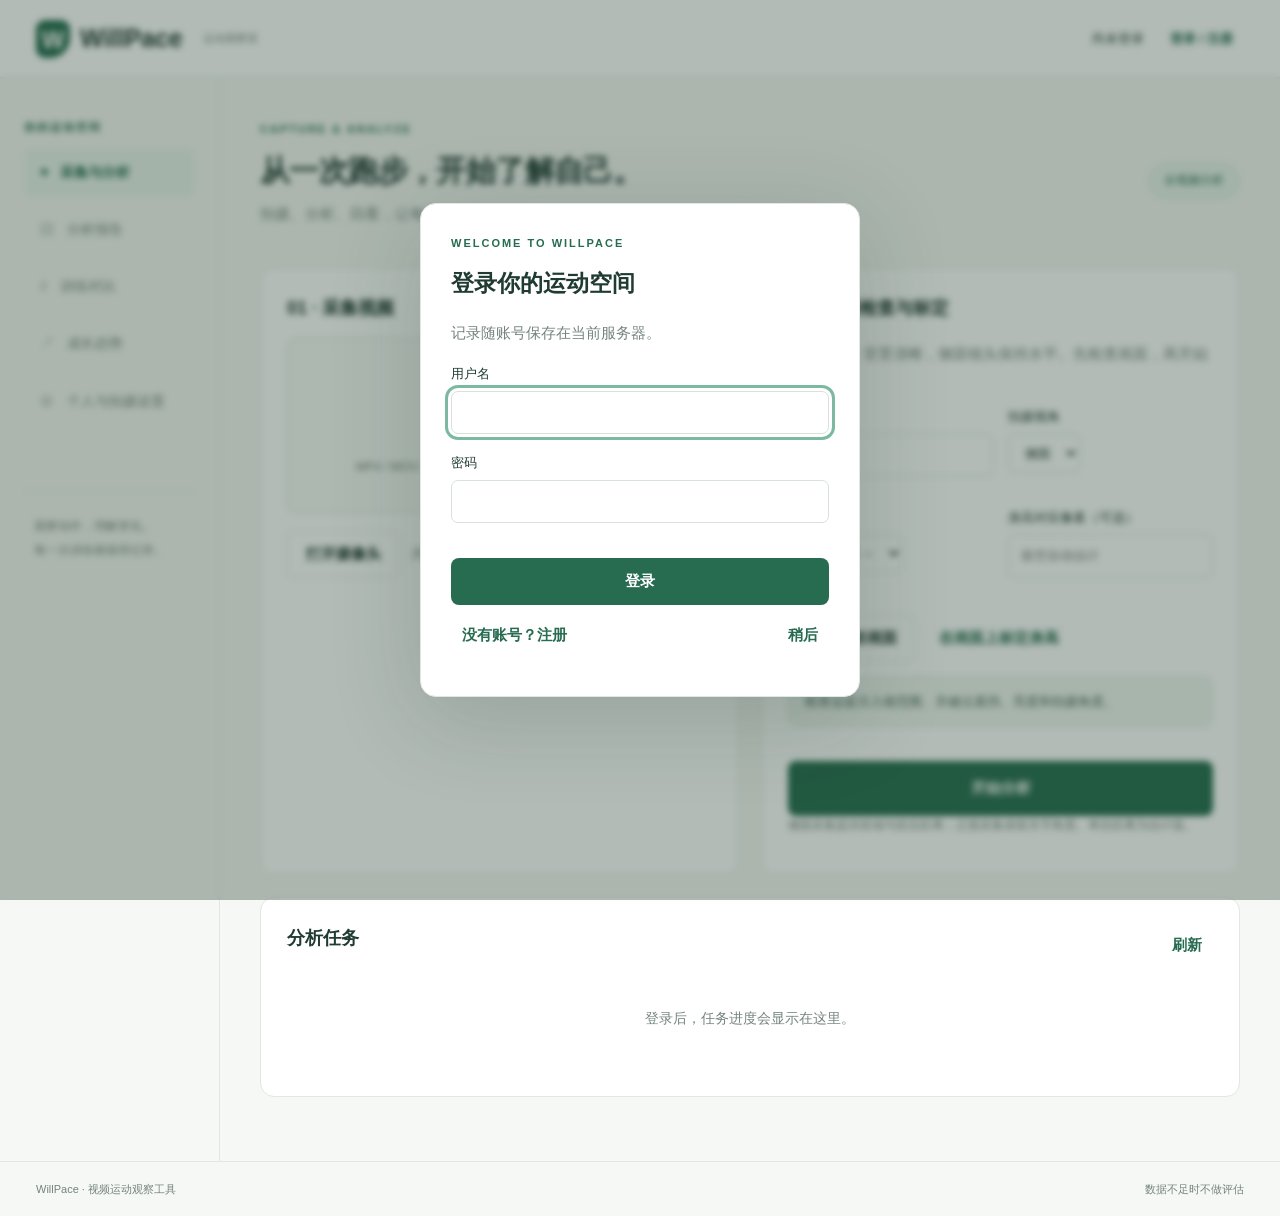
==== front/index.html @ b41a89ea "Initial commit: WillPace gait analysis system v4" ====
﻿<!doctype html>
<html lang="zh-CN">
<head>
<meta charset="UTF-8"><meta name="viewport" content="width=device-width,initial-scale=1">
<title>WillPace · 跑步姿态分析</title><link rel="stylesheet" href="app.css">
<script src="api-config.js" defer></script><script src="app.js" defer></script>
</head>
<body>
<header><a class="brand" href="#analyze"><span class="brand-mark">W</span>WillPace <small>运动观察室</small></a><div class="header-right"><span id="account-label">尚未登录</span><button id="account-btn" class="quiet">登录 / 注册</button></div></header>
<div class="layout"><aside><p class="eyebrow">你的运动空间</p><nav aria-label="主导航"><button data-page="analyze" class="active">◉ <span>采集与分析</span></button><button data-page="reports">▤ <span>分析报告</span></button><button data-page="compare">⇄ <span>训练对比</span></button><button data-page="growth">↗ <span>成长趋势</span></button><button data-page="settings">⚙ <span>个人与拍摄设置</span></button></nav><div class="aside-note">观察动作，理解变化。<br>每一次训练都值得记录。</div></aside>
<main>
<section id="page-analyze" class="page">
<div class="page-heading"><div><p class="eyebrow">CAPTURE & ANALYZE</p><h1>从一次跑步，开始了解自己。</h1><p class="muted">拍摄、分析、回看，让每个数据都有对应的动作。</p></div><span class="pill">全视频分析</span></div>
<div class="grid two"><article class="card"><div class="section-heading"><h2>01 · 采集视频</h2><span class="muted">单人 · 固定机位</span></div>
<label class="upload-zone" for="video-file"><span class="upload-icon">↑</span><strong>选择一段跑步视频</strong><span>MP4 / MOV / WebM / AVI · 最大 200 MB · 10 分钟以内</span><input id="video-file" type="file" accept="video/*,.mkv" class="file-input"></label>
<div class="row wrap"><button id="camera-open" class="secondary">打开摄像头</button><button id="camera-close" class="quiet" hidden>关闭摄像头</button><span id="file-label" class="muted">尚未选择视频</span></div>
<video id="preview" controls playsinline muted hidden></video>
<div id="camera-controls" class="row wrap" hidden><button id="record-start">开始录制</button><button id="record-pause" class="secondary" hidden>暂停录制</button><button id="record-stop" class="danger" hidden>结束并分析</button><button id="live-start" class="secondary">连续分段分析</button><span id="record-status" role="status"></span></div>
<div id="live-feedback" class="notice" hidden></div>
</article><article class="card"><h2>02 · 拍摄检查与标定</h2><p class="muted">全身入镜、背景清晰，侧面镜头保持水平。先检查画面，再开始分析。</p>
<div class="form-grid"><label>身高（cm）<input id="capture-height" type="number" min="80" max="240" value="170"></label><label>拍摄视角<select id="capture-view"><option value="side">侧面</option><option value="front">正面</option></select></label><label>跑步朝向<select id="capture-direction"><option value="right">画面右侧 →</option><option value="left">← 画面左侧</option></select></label><label>身高对应像素（可选）<input id="capture-pixels" type="number" min="20" max="5000" placeholder="留空自动估计"></label></div>
<div class="row wrap"><button id="quality-check" class="secondary">检查当前画面</button><button id="calibrate" class="quiet">在画面上标定身高</button></div>
<div id="quality-result" class="notice" aria-live="polite">检查会提示入镜范围、关键点遮挡、亮度和拍摄角度。</div>
<div id="calibration-panel" hidden><p id="calibration-hint">选择同一平面站直的人，依次点击头顶和脚底；移动镜头后需重新标定。</p><canvas id="calibration-canvas" tabindex="0" aria-label="身高标定画面"></canvas><button id="calibration-clear" class="quiet">清除标定</button></div>
<button id="analyze-btn" class="primary full">开始分析</button><p class="muted small">侧面采集提供前倾与前后距离；正面采集保留关节角度。单目距离为估计值。</p>
</article></div>
<article class="card"><div class="section-heading"><h2>分析任务</h2><button id="refresh-jobs" class="quiet">刷新</button></div><div id="jobs" class="empty">登录后，任务进度会显示在这里。</div></article>
</section>
<section id="page-reports" class="page" hidden><div class="page-heading"><div><p class="eyebrow">YOUR RECORDS</p><h1>每次训练，都有迹可循。</h1><p class="muted">报告随账号保存，支持回放、导出和跨设备查看。</p></div><button id="refresh-reports" class="secondary">刷新报告</button></div><input id="report-search" class="search" placeholder="搜索报告名称" aria-label="搜索报告"><div id="reports" class="report-grid"></div><button id="legacy-export" class="quiet" hidden>导出旧版浏览器记录（JSON）</button></section>
<section id="page-detail" class="page" hidden><button data-page="reports" class="quiet">← 返回报告</button><div class="page-heading"><div><p class="eyebrow">ANALYSIS REPORT</p><h1 id="detail-title">分析报告</h1><p id="detail-meta" class="muted"></p></div><div class="row wrap"><button id="rename-report" class="secondary">重命名</button><button id="delete-report" class="danger">删除</button></div></div><div class="row wrap exports"><a id="export-pdf" class="button secondary">下载 PDF</a><a id="export-csv" class="button secondary">下载 CSV</a><a id="export-video" class="button secondary">下载骨架视频</a></div>
<div id="detail-quality" class="notice"></div><div id="detail-metrics" class="metric-grid"></div>
<div class="grid two"><article class="card"><h2>动作回放</h2><video id="report-video" controls playsinline preload="metadata"></video><div class="row"><label>播放速度 <select id="playback-speed"><option value="0.25">0.25×</option><option value="0.5">0.5×</option><option value="1" selected>1×</option><option value="1.5">1.5×</option></select></label><span id="playback-time">0.0 秒</span></div><input id="timeline" type="range" min="0" max="1" step="0.05" value="0" aria-label="回放时间"><div id="current-joints" class="joint-readout"></div></article><article class="card"><div class="section-heading"><h2>指标与角度曲线</h2><select id="detail-metric" aria-label="曲线指标"></select></div><p class="muted small">点击曲线定位画面，或拖动左侧时间轴。空白段表示识别不足。</p><div id="detail-chart" class="chart"></div><div id="detail-events" class="events"></div></article></div><article class="card"><h2>观察与建议</h2><div id="detail-suggestions"></div><details><summary>采集参数与质量问题</summary><div id="detail-settings"></div></details></article></section>
<section id="page-compare" class="page" hidden><div class="page-heading"><div><p class="eyebrow">SIDE BY SIDE</p><h1>看见两次训练之间的变化。</h1><p class="muted">选择两份报告，比较指标、角度曲线和对应画面。</p></div></div><article class="card"><div class="form-grid"><label>训练 A<select id="compare-a"></select></label><label>训练 B<select id="compare-b"></select></label></div><button id="compare-btn">开始对比</button></article><div id="comparison" hidden><div id="compare-warning" class="notice"></div><div class="grid two"><article class="card"><h2 id="compare-title-a"></h2><video id="compare-video-a" controls playsinline preload="metadata"></video></article><article class="card"><h2 id="compare-title-b"></h2><video id="compare-video-b" controls playsinline preload="metadata"></video></article></div><article class="card"><div class="row wrap"><button id="compare-play" class="secondary">同步播放 / 暂停</button><label><input id="compare-sync" type="checkbox" checked> 按视频相对进度同步</label><select id="compare-metric" aria-label="对比曲线指标"></select></div><input id="compare-timeline" type="range" min="0" max="100" step="0.1" value="0" aria-label="两次训练共同进度"><div id="compare-chart" class="chart"></div><p class="muted small">横轴为各自视频的 0–100% 进度；不等同于步态周期对齐。绿线 A，蓝线 B。</p><div class="table-scroll"><table id="compare-table"></table></div></article></div></section>
<section id="page-growth" class="page" hidden><div class="page-heading"><div><p class="eyebrow">YOUR PROGRESS</p><h1>把变化放在时间里看。</h1><p class="muted">趋势使用可评估报告，缺失指标保持空白。</p></div></div><article class="card"><div class="section-heading"><h2>历史趋势</h2><select id="growth-metric" aria-label="趋势指标"></select></div><div id="growth-chart" class="chart"></div><div id="growth-summary" class="notice"></div></article></section>
<section id="page-settings" class="page" hidden><div class="page-heading"><div><p class="eyebrow">YOUR PROFILE</p><h1>让分析适合你的采集方式。</h1></div></div><form id="profile-form" class="card narrow"><div class="form-grid"><label>昵称<input id="profile-nickname" maxlength="40"></label><label>身高（cm）<input id="profile-height" type="number" min="80" max="240" required></label><label>年龄（可选）<input id="profile-age" type="number" min="1" max="120"></label><label>性别（可选）<select id="profile-gender"><option value="">不填写</option><option>男</option><option>女</option><option>其他</option></select></label><label>默认拍摄视角<select id="profile-view"><option value="side">侧面</option><option value="front">正面</option></select></label><label>默认跑步朝向<select id="profile-direction"><option value="right">画面右侧</option><option value="left">画面左侧</option></select></label></div><p class="muted">每段视频的身高像素标定独立设置，避免移动镜头后误用旧值。</p><button type="submit">保存资料</button><hr><label class="row"><input id="voice-enabled" type="checkbox" checked> 分段分析语音提示</label><label class="row"><input id="fun-mode" type="checkbox"> 趣味显示模式</label><p class="muted small">显示与语音偏好保存在当前设备；个人资料随账号保存。</p></form></section>
</main></div>
<dialog id="auth-dialog"><form id="auth-form"><p class="eyebrow">WELCOME TO WILLPACE</p><h2 id="auth-title">登录你的运动空间</h2><p class="muted">记录随账号保存在当前服务器。</p><label>用户名<input id="auth-username" minlength="3" maxlength="32" autocomplete="username" required></label><label>密码<input id="auth-password" type="password" minlength="8" maxlength="128" autocomplete="current-password" required></label><p id="auth-error" class="error" role="alert"></p><button id="auth-submit" class="full">登录</button><div class="row spread"><button type="button" id="auth-toggle" class="quiet">没有账号？注册</button><button type="button" id="auth-close" class="quiet">稍后</button></div></form></dialog>
<dialog id="edit-dialog"><form id="edit-form"><h2 id="edit-title"></h2><p id="edit-message"></p><input id="edit-value" maxlength="100" aria-label="报告名称"><div class="row"><button id="edit-confirm">确认</button><button type="button" id="edit-cancel" class="secondary">取消</button></div></form></dialog>
<div id="toast" role="status" hidden></div>
<footer>WillPace · 视频运动观察工具 <span>数据不足时不做评估</span></footer>
</body></html>
---- front/app.css ----
:root{--ink:#203b32;--muted:#75847d;--green:#276c50;--pale:#eaf4ee;--line:#e1e7e2;--bg:#f6f8f5;--red:#a8423c;--blue:#4278ba}*{box-sizing:border-box}body{margin:0;background:var(--bg);color:var(--ink);font:15px/1.65 "Segoe UI","Microsoft YaHei",sans-serif}button,input,select{font:inherit}button,.button{cursor:pointer;display:inline-flex;align-items:center;justify-content:center;gap:8px;padding:10px 18px;border:1px solid transparent;border-radius:8px;background:var(--green);color:white;text-decoration:none;font-weight:600;transition:background .15s}button:hover,.button:hover{filter:brightness(.96)}button:disabled{opacity:.5;cursor:wait}button:focus-visible,a:focus-visible,input:focus-visible,select:focus-visible,canvas:focus-visible{outline:3px solid #7db9a1;outline-offset:3px}.secondary{background:white;border-color:var(--line);color:var(--ink)}.quiet{background:transparent;color:var(--green);padding:7px 10px}.danger{background:#fff0ed;color:var(--red);border-color:#f1d0ca}.full{width:100%;margin-top:20px}.primary{padding:14px}.muted{color:var(--muted)}.small{font-size:12px}h1,h2,p{margin-top:0}h1{font-size:30px;line-height:1.4;letter-spacing:-.6px;margin-bottom:10px}h2{font-size:18px;margin-bottom:18px}.eyebrow{font-size:11px;letter-spacing:2px;font-weight:700;color:var(--green);margin-bottom:12px}header{height:78px;position:sticky;top:0;z-index:10;display:flex;justify-content:space-between;align-items:center;padding:0 36px;background:#ffffffee;border-bottom:1px solid var(--line);backdrop-filter:blur(10px)}.brand{display:flex;align-items:center;gap:10px;text-decoration:none;color:var(--ink);font-weight:750;font-size:25px}.brand small{font-size:11px;font-weight:400;margin-left:10px;color:var(--muted)}.brand-mark{width:34px;height:38px;display:grid;place-items:center;background:var(--green);color:white;border-radius:9px 9px 20px 9px;font-size:24px}.header-right{display:flex;align-items:center;gap:15px;font-size:13px}.layout{display:grid;grid-template-columns:220px minmax(0,1fr);max-width:1600px;margin:auto}aside{padding:40px 24px;border-right:1px solid var(--line);min-height:calc(100vh - 120px)}nav{display:grid;gap:8px}nav button{justify-content:flex-start;gap:13px;background:transparent;color:var(--muted);font-weight:500;font-size:14px;padding:12px 15px}nav button.active{background:var(--pale);color:var(--green);font-weight:700}.aside-note{border-top:1px solid var(--line);margin-top:65px;padding:22px 10px;color:var(--muted);font-size:12px;line-height:2}main{padding:42px 40px;min-width:0}.page-heading{display:flex;align-items:center;justify-content:space-between;gap:16px;margin-bottom:25px}.pill{white-space:nowrap;background:var(--pale);border:1px solid #cfe1d5;border-radius:30px;padding:7px 15px;font-size:12px;color:var(--green)}.grid{display:grid;gap:22px}.two{grid-template-columns:1fr 1fr}.card{background:white;border:1px solid var(--line);border-radius:14px;padding:26px;margin-bottom:22px;min-width:0}.section-heading{display:flex;align-items:center;justify-content:space-between;gap:12px}.section-heading h2{margin-bottom:14px}.section-heading>span{font-size:12px}.upload-zone{position:relative;display:flex;flex-direction:column;align-items:center;justify-content:center;gap:8px;border:1.5px dashed #bbd1c3;border-radius:10px;background:#f8fbf8;padding:34px 15px;cursor:pointer;text-align:center;margin-bottom:18px}.upload-zone>span:last-of-type{font-size:12px;color:var(--muted)}.upload-icon{font-size:25px;background:var(--pale);border-radius:50%;width:48px;height:48px;display:grid;place-items:center}.file-input{position:absolute;inset:0;opacity:0;cursor:pointer;width:100%}.row{display:flex;align-items:center;gap:12px;margin:10px 0}.wrap{flex-wrap:wrap}.spread{justify-content:space-between}.row label{margin:0}.form-grid{display:grid;grid-template-columns:1fr 1fr;gap:15px;margin-bottom:22px}label{display:block;font-size:13px;margin-bottom:15px}input:not([type=checkbox]):not([type=range]):not([type=file]),select{display:block;border:1px solid #d9e2da;border-radius:7px;padding:10px 12px;background:#fff;color:var(--ink);width:100%;margin-top:6px;min-width:0}select{width:auto}input[type=checkbox]{accent-color:var(--green);width:17px;height:17px}input[type=range]{width:100%;accent-color:var(--green)}.notice{border-radius:9px;background:#f0f6f2;border:1px solid #dde9e1;color:#496256;padding:14px 16px;font-size:13px;margin:14px 0}.notice.warning{background:#fff8e9;border-color:#ecdcae;color:#8b652c}.notice ul{padding-left:20px;margin:5px 0}video{width:100%;max-height:430px;background:#17281f;border-radius:10px;margin:14px 0;object-fit:contain}#preview{max-height:300px}canvas{max-width:100%;border-radius:8px;cursor:crosshair}.empty{text-align:center;padding:40px;color:var(--muted);font-size:14px}.job{display:grid;grid-template-columns:minmax(0,1fr) auto;gap:16px;padding:18px 0;border-bottom:1px solid var(--line)}.job:last-child{border-bottom:none}.job strong{display:block;overflow-wrap:anywhere}.job p{font-size:12px;margin:4px 0;color:var(--muted)}progress{width:100%;height:8px;accent-color:var(--green)}.search{max-width:420px;margin-bottom:24px!important}.report-grid{display:grid;grid-template-columns:repeat(auto-fill,minmax(260px,1fr));gap:20px}.report-card{border:1px solid var(--line);background:white;border-radius:12px;padding:24px;text-align:left;width:100%;color:var(--ink);display:block;font-weight:400}.report-card h2{overflow-wrap:anywhere}.report-card p{font-size:13px}.report-mini{display:flex;gap:25px;border-top:1px solid var(--line);padding-top:16px}.report-mini strong{display:block;font-size:22px}.report-mini span{font-size:11px;color:var(--muted)}.metric-grid{display:grid;grid-template-columns:repeat(4,1fr);gap:15px;margin:22px 0}.metric{padding:20px;border:1px solid var(--line);border-radius:10px;background:white}.metric span{display:block;font-size:12px;color:var(--muted)}.metric strong{font-size:25px;display:block;margin-top:7px}.metric small{font-size:12px;font-weight:400;margin-left:5px}.chart{width:100%;min-height:200px}.chart svg{width:100%;height:auto;display:block;overflow:visible}.chart svg.interactive{cursor:crosshair}.events{max-height:220px;overflow:auto;display:flex;flex-wrap:wrap;gap:8px;margin-top:12px}.events button{font-size:12px;padding:7px 10px;background:#fff7e8;color:#956a26;font-weight:400}.joint-readout{display:grid;grid-template-columns:1fr 1fr;font-size:12px;gap:8px;color:var(--muted)}details{border-top:1px solid var(--line);padding-top:16px;margin-top:20px}summary{cursor:pointer}details p{margin:12px 0}.table-scroll{overflow:auto}table{width:100%;border-collapse:collapse;font-size:13px}th,td{text-align:left;border-bottom:1px solid var(--line);padding:12px}th{color:var(--muted);font-weight:500;white-space:nowrap}.narrow{max-width:700px}hr{border:0;border-top:1px solid var(--line);margin:28px 0}dialog{border:1px solid var(--line);border-radius:16px;padding:30px;max-width:440px;width:calc(100% - 32px);color:var(--ink);box-shadow:0 20px 90px #18342430}dialog::backdrop{background:#18342455;backdrop-filter:blur(3px)}dialog h2{font-size:23px}dialog label{margin-top:18px}.error{color:var(--red);font-size:13px}#toast{position:fixed;bottom:30px;left:50%;transform:translateX(-50%);padding:13px 22px;background:#203b32;color:white;border-radius:10px;z-index:100;max-width:90vw;box-shadow:0 5px 25px #203b3230}footer{padding:18px 36px;border-top:1px solid var(--line);font-size:11px;color:var(--muted);display:flex;justify-content:space-between}[hidden]{display:none!important}body.fun .brand-mark{border-radius:50%;background:#a47138}body.fun .pill{background:#fff4db}#comparison .card h2{overflow-wrap:anywhere}#record-status{font-size:12px}.exports{margin-bottom:20px}
@media(min-width:1400px){main{padding:48px 55px}}@media(max-width:1100px){.two{grid-template-columns:1fr}.layout{grid-template-columns:190px 1fr}main{padding:30px 24px}.metric-grid{grid-template-columns:repeat(2,1fr)}h1{font-size:26px}}@media(max-width:700px){header{padding:0 18px;height:65px}.brand{font-size:22px}.brand small,#account-label{display:none}.layout{display:block}aside{min-height:0;border:0;padding:12px 12px 0;position:sticky;top:65px;background:var(--bg);z-index:9}aside .eyebrow,.aside-note{display:none}nav{display:flex;overflow:auto;gap:5px}nav button{white-space:nowrap;padding:9px 11px;font-size:12px}main{padding:24px 16px}.page-heading{align-items:flex-start}.page-heading .pill{display:none}h1{font-size:24px}.card{padding:20px}.form-grid{gap:12px}.section-heading{flex-wrap:wrap}.metric{padding:15px}.metric strong{font-size:22px}.report-grid{grid-template-columns:1fr}footer{padding:18px}footer span{display:none}.exports{gap:6px}.exports .button{font-size:12px;padding:8px 12px}}
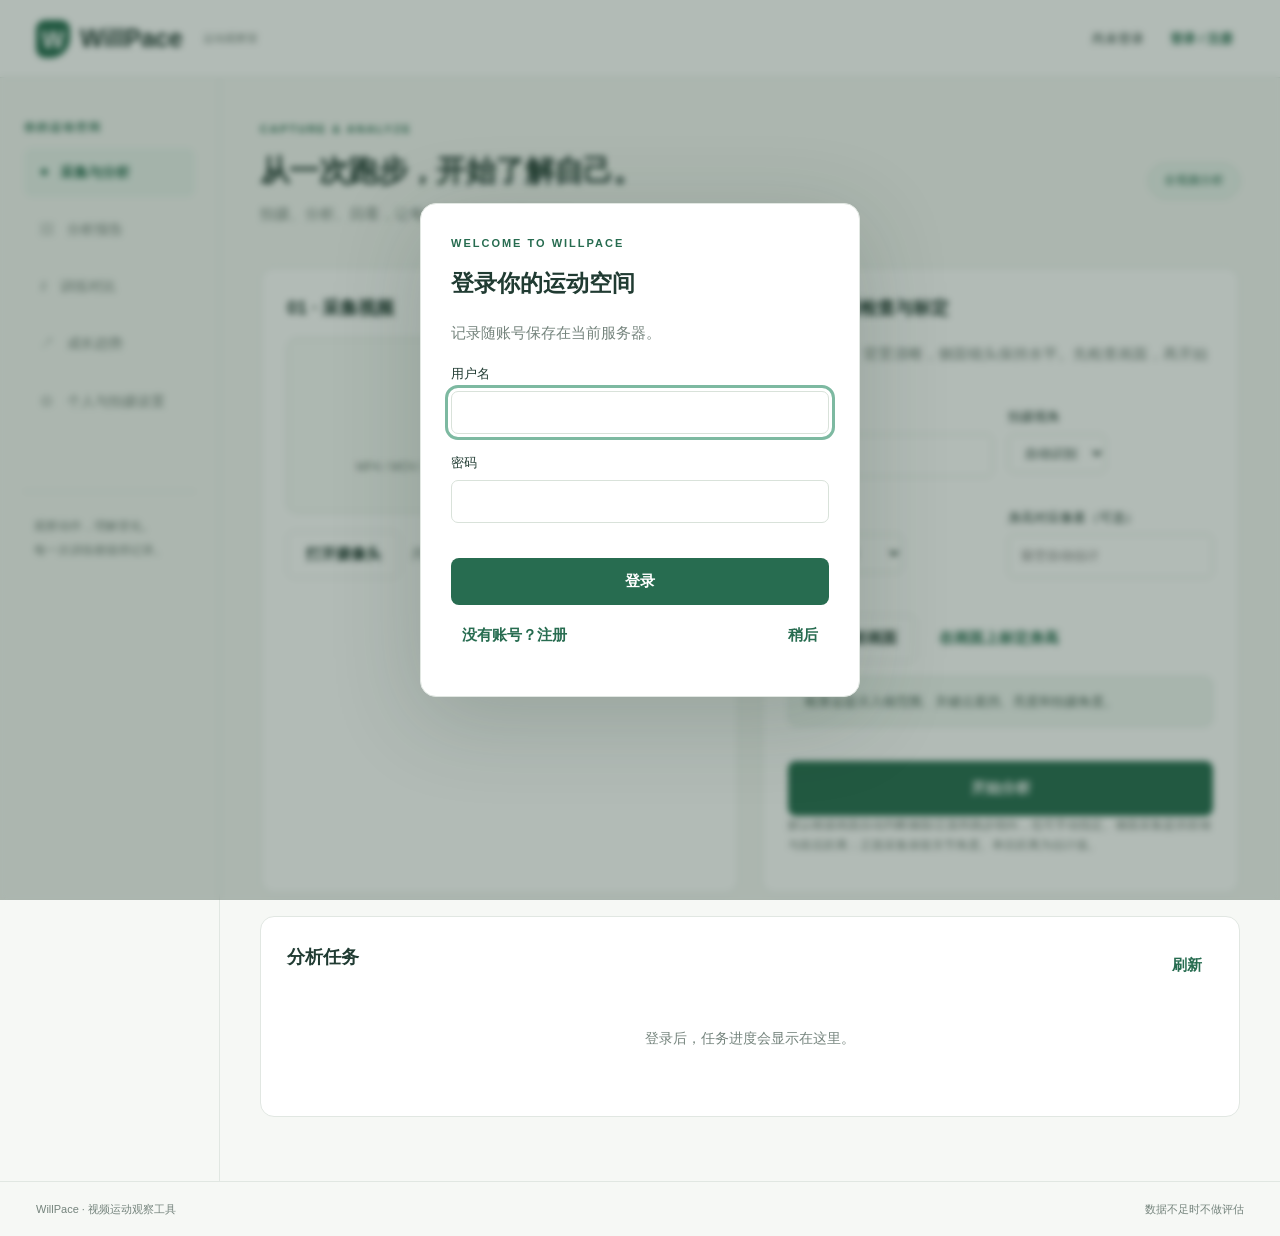
==== commit ae713ee2: "Add automatic side/front view and running-direction detection for realtime and video analysis" ====
--- a/front/index.html
+++ b/front/index.html
@@ -1,9 +1,9 @@
-﻿<!doctype html>
+<!doctype html>
 <html lang="zh-CN">
 <head>
 <meta charset="UTF-8"><meta name="viewport" content="width=device-width,initial-scale=1">
 <title>WillPace · 跑步姿态分析</title><link rel="stylesheet" href="app.css">
-<script src="api-config.js" defer></script><script src="app.js" defer></script>
+<script src="api-config.js" defer></script><script src="app.js" defer></script><script src="pose.js" defer></script>
 </head>
 <body>
 <header><a class="brand" href="#analyze"><span class="brand-mark">W</span>WillPace <small>运动观察室</small></a><div class="header-right"><span id="account-label">尚未登录</span><button id="account-btn" class="quiet">登录 / 注册</button></div></header>
@@ -14,15 +14,15 @@
 <div class="grid two"><article class="card"><div class="section-heading"><h2>01 · 采集视频</h2><span class="muted">单人 · 固定机位</span></div>
 <label class="upload-zone" for="video-file"><span class="upload-icon">↑</span><strong>选择一段跑步视频</strong><span>MP4 / MOV / WebM / AVI · 最大 200 MB · 10 分钟以内</span><input id="video-file" type="file" accept="video/*,.mkv" class="file-input"></label>
 <div class="row wrap"><button id="camera-open" class="secondary">打开摄像头</button><button id="camera-close" class="quiet" hidden>关闭摄像头</button><span id="file-label" class="muted">尚未选择视频</span></div>
-<video id="preview" controls playsinline muted hidden></video>
+<div class="camera-preview"><video id="preview" controls playsinline muted hidden></video><canvas id="pose-overlay" hidden aria-label="实时姿态骨架"></canvas></div><div id="pose-panel" class="notice" hidden aria-live="polite"><div class="row wrap"><strong id="pose-status">实时姿态分析准备中</strong><button id="pose-toggle" class="quiet">停止实时分析</button></div><div id="pose-metrics" class="pose-metrics"></div><p id="pose-hint" class="muted small"></p></div>
 <div id="camera-controls" class="row wrap" hidden><button id="record-start">开始录制</button><button id="record-pause" class="secondary" hidden>暂停录制</button><button id="record-stop" class="danger" hidden>结束并分析</button><button id="live-start" class="secondary">连续分段分析</button><span id="record-status" role="status"></span></div>
 <div id="live-feedback" class="notice" hidden></div>
 </article><article class="card"><h2>02 · 拍摄检查与标定</h2><p class="muted">全身入镜、背景清晰，侧面镜头保持水平。先检查画面，再开始分析。</p>
-<div class="form-grid"><label>身高（cm）<input id="capture-height" type="number" min="80" max="240" value="170"></label><label>拍摄视角<select id="capture-view"><option value="side">侧面</option><option value="front">正面</option></select></label><label>跑步朝向<select id="capture-direction"><option value="right">画面右侧 →</option><option value="left">← 画面左侧</option></select></label><label>身高对应像素（可选）<input id="capture-pixels" type="number" min="20" max="5000" placeholder="留空自动估计"></label></div>
+<div class="form-grid"><label>身高（cm）<input id="capture-height" type="number" min="80" max="240" value="170"></label><label>拍摄视角<select id="capture-view"><option value="auto" selected>自动识别</option><option value="side">侧面</option><option value="front">正面</option></select></label><label>跑步朝向<select id="capture-direction"><option value="auto" selected>自动识别</option><option value="right">画面右侧 →</option><option value="left">← 画面左侧</option></select></label><label>身高对应像素（可选）<input id="capture-pixels" type="number" min="20" max="5000" placeholder="留空自动估计"></label></div>
 <div class="row wrap"><button id="quality-check" class="secondary">检查当前画面</button><button id="calibrate" class="quiet">在画面上标定身高</button></div>
 <div id="quality-result" class="notice" aria-live="polite">检查会提示入镜范围、关键点遮挡、亮度和拍摄角度。</div>
 <div id="calibration-panel" hidden><p id="calibration-hint">选择同一平面站直的人，依次点击头顶和脚底；移动镜头后需重新标定。</p><canvas id="calibration-canvas" tabindex="0" aria-label="身高标定画面"></canvas><button id="calibration-clear" class="quiet">清除标定</button></div>
-<button id="analyze-btn" class="primary full">开始分析</button><p class="muted small">侧面采集提供前倾与前后距离；正面采集保留关节角度。单目距离为估计值。</p>
+<button id="analyze-btn" class="primary full">开始分析</button><p class="muted small">默认根据画面自动判断侧面/正面和跑步朝向，也可手动指定。侧面采集提供前倾与前后距离；正面采集保留关节角度。单目距离为估计值。</p>
 </article></div>
 <article class="card"><div class="section-heading"><h2>分析任务</h2><button id="refresh-jobs" class="quiet">刷新</button></div><div id="jobs" class="empty">登录后，任务进度会显示在这里。</div></article>
 </section>
@@ -32,7 +32,7 @@
 <div class="grid two"><article class="card"><h2>动作回放</h2><video id="report-video" controls playsinline preload="metadata"></video><div class="row"><label>播放速度 <select id="playback-speed"><option value="0.25">0.25×</option><option value="0.5">0.5×</option><option value="1" selected>1×</option><option value="1.5">1.5×</option></select></label><span id="playback-time">0.0 秒</span></div><input id="timeline" type="range" min="0" max="1" step="0.05" value="0" aria-label="回放时间"><div id="current-joints" class="joint-readout"></div></article><article class="card"><div class="section-heading"><h2>指标与角度曲线</h2><select id="detail-metric" aria-label="曲线指标"></select></div><p class="muted small">点击曲线定位画面，或拖动左侧时间轴。空白段表示识别不足。</p><div id="detail-chart" class="chart"></div><div id="detail-events" class="events"></div></article></div><article class="card"><h2>观察与建议</h2><div id="detail-suggestions"></div><details><summary>采集参数与质量问题</summary><div id="detail-settings"></div></details></article></section>
 <section id="page-compare" class="page" hidden><div class="page-heading"><div><p class="eyebrow">SIDE BY SIDE</p><h1>看见两次训练之间的变化。</h1><p class="muted">选择两份报告，比较指标、角度曲线和对应画面。</p></div></div><article class="card"><div class="form-grid"><label>训练 A<select id="compare-a"></select></label><label>训练 B<select id="compare-b"></select></label></div><button id="compare-btn">开始对比</button></article><div id="comparison" hidden><div id="compare-warning" class="notice"></div><div class="grid two"><article class="card"><h2 id="compare-title-a"></h2><video id="compare-video-a" controls playsinline preload="metadata"></video></article><article class="card"><h2 id="compare-title-b"></h2><video id="compare-video-b" controls playsinline preload="metadata"></video></article></div><article class="card"><div class="row wrap"><button id="compare-play" class="secondary">同步播放 / 暂停</button><label><input id="compare-sync" type="checkbox" checked> 按视频相对进度同步</label><select id="compare-metric" aria-label="对比曲线指标"></select></div><input id="compare-timeline" type="range" min="0" max="100" step="0.1" value="0" aria-label="两次训练共同进度"><div id="compare-chart" class="chart"></div><p class="muted small">横轴为各自视频的 0–100% 进度；不等同于步态周期对齐。绿线 A，蓝线 B。</p><div class="table-scroll"><table id="compare-table"></table></div></article></div></section>
 <section id="page-growth" class="page" hidden><div class="page-heading"><div><p class="eyebrow">YOUR PROGRESS</p><h1>把变化放在时间里看。</h1><p class="muted">趋势使用可评估报告，缺失指标保持空白。</p></div></div><article class="card"><div class="section-heading"><h2>历史趋势</h2><select id="growth-metric" aria-label="趋势指标"></select></div><div id="growth-chart" class="chart"></div><div id="growth-summary" class="notice"></div></article></section>
-<section id="page-settings" class="page" hidden><div class="page-heading"><div><p class="eyebrow">YOUR PROFILE</p><h1>让分析适合你的采集方式。</h1></div></div><form id="profile-form" class="card narrow"><div class="form-grid"><label>昵称<input id="profile-nickname" maxlength="40"></label><label>身高（cm）<input id="profile-height" type="number" min="80" max="240" required></label><label>年龄（可选）<input id="profile-age" type="number" min="1" max="120"></label><label>性别（可选）<select id="profile-gender"><option value="">不填写</option><option>男</option><option>女</option><option>其他</option></select></label><label>默认拍摄视角<select id="profile-view"><option value="side">侧面</option><option value="front">正面</option></select></label><label>默认跑步朝向<select id="profile-direction"><option value="right">画面右侧</option><option value="left">画面左侧</option></select></label></div><p class="muted">每段视频的身高像素标定独立设置，避免移动镜头后误用旧值。</p><button type="submit">保存资料</button><hr><label class="row"><input id="voice-enabled" type="checkbox" checked> 分段分析语音提示</label><label class="row"><input id="fun-mode" type="checkbox"> 趣味显示模式</label><p class="muted small">显示与语音偏好保存在当前设备；个人资料随账号保存。</p></form></section>
+<section id="page-settings" class="page" hidden><div class="page-heading"><div><p class="eyebrow">YOUR PROFILE</p><h1>让分析适合你的采集方式。</h1></div></div><form id="profile-form" class="card narrow"><div class="form-grid"><label>昵称<input id="profile-nickname" maxlength="40"></label><label>身高（cm）<input id="profile-height" type="number" min="80" max="240" required></label><label>年龄（可选）<input id="profile-age" type="number" min="1" max="120"></label><label>性别（可选）<select id="profile-gender"><option value="">不填写</option><option>男</option><option>女</option><option>其他</option></select></label><label>默认拍摄视角<select id="profile-view"><option value="auto">自动识别</option><option value="side">侧面</option><option value="front">正面</option></select></label><label>默认跑步朝向<select id="profile-direction"><option value="auto">自动识别</option><option value="right">画面右侧</option><option value="left">画面左侧</option></select></label></div><p class="muted">选择自动时，分析会从画面判断视角和朝向；也可手动锁定。每段视频的身高像素标定独立设置，避免移动镜头后误用旧值。</p><button type="submit">保存资料</button><hr><label class="row"><input id="voice-enabled" type="checkbox" checked> 分段分析语音提示</label><label class="row"><input id="fun-mode" type="checkbox"> 趣味显示模式</label><p class="muted small">显示与语音偏好保存在当前设备；个人资料随账号保存。</p></form></section>
 </main></div>
 <dialog id="auth-dialog"><form id="auth-form"><p class="eyebrow">WELCOME TO WILLPACE</p><h2 id="auth-title">登录你的运动空间</h2><p class="muted">记录随账号保存在当前服务器。</p><label>用户名<input id="auth-username" minlength="3" maxlength="32" autocomplete="username" required></label><label>密码<input id="auth-password" type="password" minlength="8" maxlength="128" autocomplete="current-password" required></label><p id="auth-error" class="error" role="alert"></p><button id="auth-submit" class="full">登录</button><div class="row spread"><button type="button" id="auth-toggle" class="quiet">没有账号？注册</button><button type="button" id="auth-close" class="quiet">稍后</button></div></form></dialog>
 <dialog id="edit-dialog"><form id="edit-form"><h2 id="edit-title"></h2><p id="edit-message"></p><input id="edit-value" maxlength="100" aria-label="报告名称"><div class="row"><button id="edit-confirm">确认</button><button type="button" id="edit-cancel" class="secondary">取消</button></div></form></dialog>
--- a/front/app.css
+++ b/front/app.css
@@ -1,2 +1,4 @@
 :root{--ink:#203b32;--muted:#75847d;--green:#276c50;--pale:#eaf4ee;--line:#e1e7e2;--bg:#f6f8f5;--red:#a8423c;--blue:#4278ba}*{box-sizing:border-box}body{margin:0;background:var(--bg);color:var(--ink);font:15px/1.65 "Segoe UI","Microsoft YaHei",sans-serif}button,input,select{font:inherit}button,.button{cursor:pointer;display:inline-flex;align-items:center;justify-content:center;gap:8px;padding:10px 18px;border:1px solid transparent;border-radius:8px;background:var(--green);color:white;text-decoration:none;font-weight:600;transition:background .15s}button:hover,.button:hover{filter:brightness(.96)}button:disabled{opacity:.5;cursor:wait}button:focus-visible,a:focus-visible,input:focus-visible,select:focus-visible,canvas:focus-visible{outline:3px solid #7db9a1;outline-offset:3px}.secondary{background:white;border-color:var(--line);color:var(--ink)}.quiet{background:transparent;color:var(--green);padding:7px 10px}.danger{background:#fff0ed;color:var(--red);border-color:#f1d0ca}.full{width:100%;margin-top:20px}.primary{padding:14px}.muted{color:var(--muted)}.small{font-size:12px}h1,h2,p{margin-top:0}h1{font-size:30px;line-height:1.4;letter-spacing:-.6px;margin-bottom:10px}h2{font-size:18px;margin-bottom:18px}.eyebrow{font-size:11px;letter-spacing:2px;font-weight:700;color:var(--green);margin-bottom:12px}header{height:78px;position:sticky;top:0;z-index:10;display:flex;justify-content:space-between;align-items:center;padding:0 36px;background:#ffffffee;border-bottom:1px solid var(--line);backdrop-filter:blur(10px)}.brand{display:flex;align-items:center;gap:10px;text-decoration:none;color:var(--ink);font-weight:750;font-size:25px}.brand small{font-size:11px;font-weight:400;margin-left:10px;color:var(--muted)}.brand-mark{width:34px;height:38px;display:grid;place-items:center;background:var(--green);color:white;border-radius:9px 9px 20px 9px;font-size:24px}.header-right{display:flex;align-items:center;gap:15px;font-size:13px}.layout{display:grid;grid-template-columns:220px minmax(0,1fr);max-width:1600px;margin:auto}aside{padding:40px 24px;border-right:1px solid var(--line);min-height:calc(100vh - 120px)}nav{display:grid;gap:8px}nav button{justify-content:flex-start;gap:13px;background:transparent;color:var(--muted);font-weight:500;font-size:14px;padding:12px 15px}nav button.active{background:var(--pale);color:var(--green);font-weight:700}.aside-note{border-top:1px solid var(--line);margin-top:65px;padding:22px 10px;color:var(--muted);font-size:12px;line-height:2}main{padding:42px 40px;min-width:0}.page-heading{display:flex;align-items:center;justify-content:space-between;gap:16px;margin-bottom:25px}.pill{white-space:nowrap;background:var(--pale);border:1px solid #cfe1d5;border-radius:30px;padding:7px 15px;font-size:12px;color:var(--green)}.grid{display:grid;gap:22px}.two{grid-template-columns:1fr 1fr}.card{background:white;border:1px solid var(--line);border-radius:14px;padding:26px;margin-bottom:22px;min-width:0}.section-heading{display:flex;align-items:center;justify-content:space-between;gap:12px}.section-heading h2{margin-bottom:14px}.section-heading>span{font-size:12px}.upload-zone{position:relative;display:flex;flex-direction:column;align-items:center;justify-content:center;gap:8px;border:1.5px dashed #bbd1c3;border-radius:10px;background:#f8fbf8;padding:34px 15px;cursor:pointer;text-align:center;margin-bottom:18px}.upload-zone>span:last-of-type{font-size:12px;color:var(--muted)}.upload-icon{font-size:25px;background:var(--pale);border-radius:50%;width:48px;height:48px;display:grid;place-items:center}.file-input{position:absolute;inset:0;opacity:0;cursor:pointer;width:100%}.row{display:flex;align-items:center;gap:12px;margin:10px 0}.wrap{flex-wrap:wrap}.spread{justify-content:space-between}.row label{margin:0}.form-grid{display:grid;grid-template-columns:1fr 1fr;gap:15px;margin-bottom:22px}label{display:block;font-size:13px;margin-bottom:15px}input:not([type=checkbox]):not([type=range]):not([type=file]),select{display:block;border:1px solid #d9e2da;border-radius:7px;padding:10px 12px;background:#fff;color:var(--ink);width:100%;margin-top:6px;min-width:0}select{width:auto}input[type=checkbox]{accent-color:var(--green);width:17px;height:17px}input[type=range]{width:100%;accent-color:var(--green)}.notice{border-radius:9px;background:#f0f6f2;border:1px solid #dde9e1;color:#496256;padding:14px 16px;font-size:13px;margin:14px 0}.notice.warning{background:#fff8e9;border-color:#ecdcae;color:#8b652c}.notice ul{padding-left:20px;margin:5px 0}video{width:100%;max-height:430px;background:#17281f;border-radius:10px;margin:14px 0;object-fit:contain}#preview{max-height:300px}canvas{max-width:100%;border-radius:8px;cursor:crosshair}.empty{text-align:center;padding:40px;color:var(--muted);font-size:14px}.job{display:grid;grid-template-columns:minmax(0,1fr) auto;gap:16px;padding:18px 0;border-bottom:1px solid var(--line)}.job:last-child{border-bottom:none}.job strong{display:block;overflow-wrap:anywhere}.job p{font-size:12px;margin:4px 0;color:var(--muted)}progress{width:100%;height:8px;accent-color:var(--green)}.search{max-width:420px;margin-bottom:24px!important}.report-grid{display:grid;grid-template-columns:repeat(auto-fill,minmax(260px,1fr));gap:20px}.report-card{border:1px solid var(--line);background:white;border-radius:12px;padding:24px;text-align:left;width:100%;color:var(--ink);display:block;font-weight:400}.report-card h2{overflow-wrap:anywhere}.report-card p{font-size:13px}.report-mini{display:flex;gap:25px;border-top:1px solid var(--line);padding-top:16px}.report-mini strong{display:block;font-size:22px}.report-mini span{font-size:11px;color:var(--muted)}.metric-grid{display:grid;grid-template-columns:repeat(4,1fr);gap:15px;margin:22px 0}.metric{padding:20px;border:1px solid var(--line);border-radius:10px;background:white}.metric span{display:block;font-size:12px;color:var(--muted)}.metric strong{font-size:25px;display:block;margin-top:7px}.metric small{font-size:12px;font-weight:400;margin-left:5px}.chart{width:100%;min-height:200px}.chart svg{width:100%;height:auto;display:block;overflow:visible}.chart svg.interactive{cursor:crosshair}.events{max-height:220px;overflow:auto;display:flex;flex-wrap:wrap;gap:8px;margin-top:12px}.events button{font-size:12px;padding:7px 10px;background:#fff7e8;color:#956a26;font-weight:400}.joint-readout{display:grid;grid-template-columns:1fr 1fr;font-size:12px;gap:8px;color:var(--muted)}details{border-top:1px solid var(--line);padding-top:16px;margin-top:20px}summary{cursor:pointer}details p{margin:12px 0}.table-scroll{overflow:auto}table{width:100%;border-collapse:collapse;font-size:13px}th,td{text-align:left;border-bottom:1px solid var(--line);padding:12px}th{color:var(--muted);font-weight:500;white-space:nowrap}.narrow{max-width:700px}hr{border:0;border-top:1px solid var(--line);margin:28px 0}dialog{border:1px solid var(--line);border-radius:16px;padding:30px;max-width:440px;width:calc(100% - 32px);color:var(--ink);box-shadow:0 20px 90px #18342430}dialog::backdrop{background:#18342455;backdrop-filter:blur(3px)}dialog h2{font-size:23px}dialog label{margin-top:18px}.error{color:var(--red);font-size:13px}#toast{position:fixed;bottom:30px;left:50%;transform:translateX(-50%);padding:13px 22px;background:#203b32;color:white;border-radius:10px;z-index:100;max-width:90vw;box-shadow:0 5px 25px #203b3230}footer{padding:18px 36px;border-top:1px solid var(--line);font-size:11px;color:var(--muted);display:flex;justify-content:space-between}[hidden]{display:none!important}body.fun .brand-mark{border-radius:50%;background:#a47138}body.fun .pill{background:#fff4db}#comparison .card h2{overflow-wrap:anywhere}#record-status{font-size:12px}.exports{margin-bottom:20px}
 @media(min-width:1400px){main{padding:48px 55px}}@media(max-width:1100px){.two{grid-template-columns:1fr}.layout{grid-template-columns:190px 1fr}main{padding:30px 24px}.metric-grid{grid-template-columns:repeat(2,1fr)}h1{font-size:26px}}@media(max-width:700px){header{padding:0 18px;height:65px}.brand{font-size:22px}.brand small,#account-label{display:none}.layout{display:block}aside{min-height:0;border:0;padding:12px 12px 0;position:sticky;top:65px;background:var(--bg);z-index:9}aside .eyebrow,.aside-note{display:none}nav{display:flex;overflow:auto;gap:5px}nav button{white-space:nowrap;padding:9px 11px;font-size:12px}main{padding:24px 16px}.page-heading{align-items:flex-start}.page-heading .pill{display:none}h1{font-size:24px}.card{padding:20px}.form-grid{gap:12px}.section-heading{flex-wrap:wrap}.metric{padding:15px}.metric strong{font-size:22px}.report-grid{grid-template-columns:1fr}footer{padding:18px}footer span{display:none}.exports{gap:6px}.exports .button{font-size:12px;padding:8px 12px}}
+.camera-preview{position:relative}.camera-preview video{display:block;width:100%;height:auto}.camera-preview #pose-overlay{position:absolute;inset:0;width:100%;height:100%;pointer-events:none}.pose-metrics{display:grid;grid-template-columns:repeat(2,minmax(0,1fr));gap:10px;margin-top:12px}.pose-metrics div{background:#fff;border-radius:8px;padding:10px}.pose-metrics span{display:block;font-size:12px;color:var(--muted)}.pose-metrics strong{display:block;font-size:20px}.pose-metrics small{font-size:12px;font-weight:400}
+.camera-preview{margin:14px 0;overflow:hidden;border-radius:10px}.camera-preview #preview{max-height:none;margin:0}
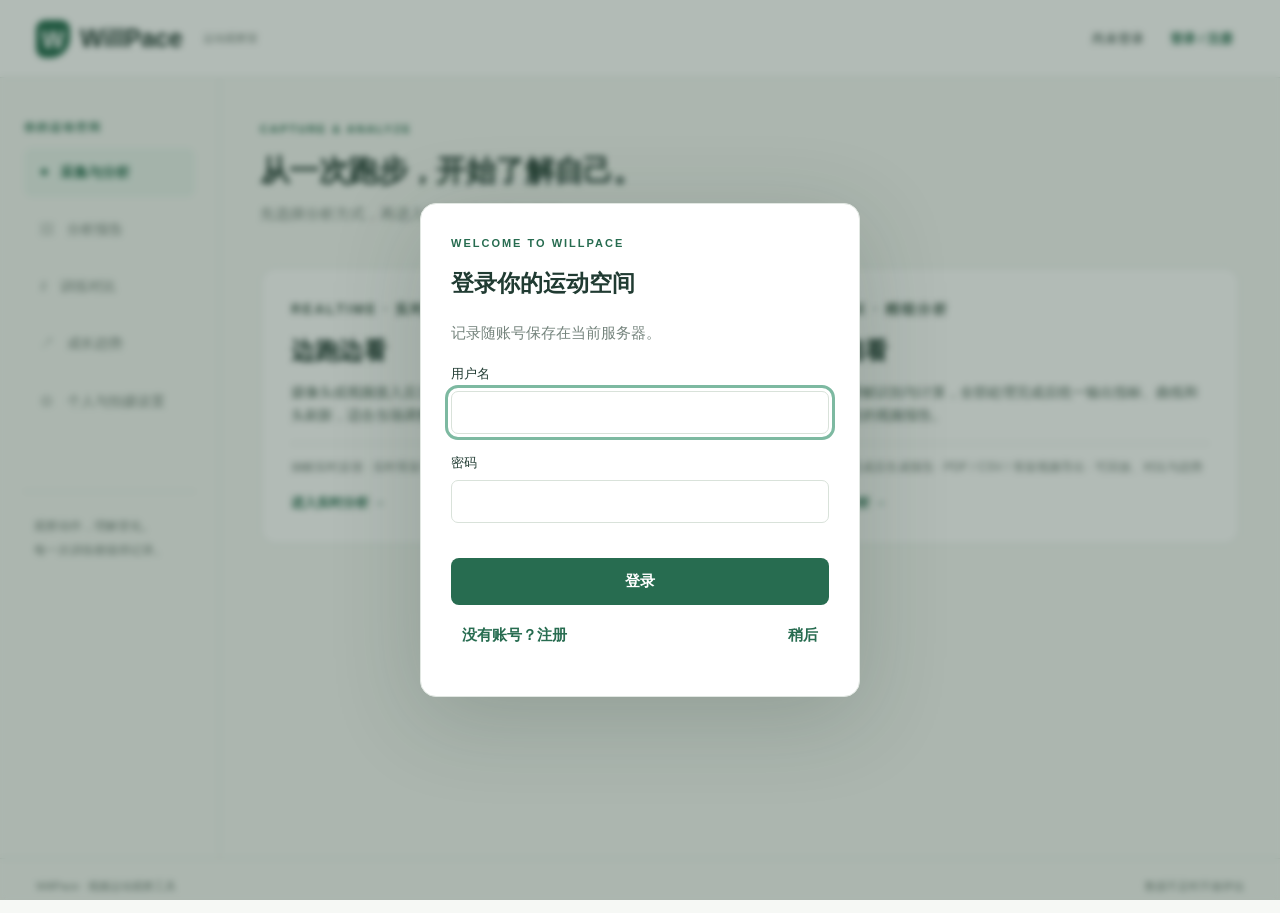
==== commit 03634a7d: "Add analysis mode selection, realtime synchronized recording and skeleton snapshot reports - Split c" ====
--- a/front/index.html
+++ b/front/index.html
@@ -10,26 +10,32 @@
 <div class="layout"><aside><p class="eyebrow">你的运动空间</p><nav aria-label="主导航"><button data-page="analyze" class="active">◉ <span>采集与分析</span></button><button data-page="reports">▤ <span>分析报告</span></button><button data-page="compare">⇄ <span>训练对比</span></button><button data-page="growth">↗ <span>成长趋势</span></button><button data-page="settings">⚙ <span>个人与拍摄设置</span></button></nav><div class="aside-note">观察动作，理解变化。<br>每一次训练都值得记录。</div></aside>
 <main>
 <section id="page-analyze" class="page">
-<div class="page-heading"><div><p class="eyebrow">CAPTURE & ANALYZE</p><h1>从一次跑步，开始了解自己。</h1><p class="muted">拍摄、分析、回看，让每个数据都有对应的动作。</p></div><span class="pill">全视频分析</span></div>
+<div class="page-heading"><div><p class="eyebrow">CAPTURE & ANALYZE</p><h1>从一次跑步，开始了解自己。</h1><p class="muted">先选择分析方式，再进入对应的数据采集界面。</p></div><span id="mode-pill" class="pill" hidden></span></div>
+<div id="mode-chooser" class="mode-chooser"><button type="button" class="mode-card" data-mode="realtime"><p class="eyebrow">REALTIME · 实时分析</p><h2>边跑边看</h2><p>摄像头或视频接入后立即抽帧识别，画面同步叠加骨架，指标随镜头刷新，适合当场调整动作。</p><p class="mode-note">抽帧实时反馈 · 实时骨架与指标 · 同步录制画面 · 连续分段分析与语音播报</p><span class="mode-go">进入实时分析 →</span></button><button type="button" class="mode-card" data-mode="fine"><p class="eyebrow">PRECISE · 精细分析</p><h2>逐帧细看</h2><p>整段视频逐帧识别与计算，全部处理完成后统一输出指标、曲线和已渲染骨架的视频报告。</p><p class="mode-note">全帧处理 · 完成后生成报告 · PDF / CSV / 骨架视频导出 · 可回放、对比与趋势</p><span class="mode-go">进入精细分析 →</span></button></div>
+<div id="capture-workspace" hidden>
+<div class="row wrap mode-bar"><button id="mode-back" type="button" class="quiet">← 更换分析模式</button><span id="mode-summary" class="muted small"></span></div>
 <div class="grid two"><article class="card"><div class="section-heading"><h2>01 · 采集视频</h2><span class="muted">单人 · 固定机位</span></div>
 <label class="upload-zone" for="video-file"><span class="upload-icon">↑</span><strong>选择一段跑步视频</strong><span>MP4 / MOV / WebM / AVI · 最大 200 MB · 10 分钟以内</span><input id="video-file" type="file" accept="video/*,.mkv" class="file-input"></label>
 <div class="row wrap"><button id="camera-open" class="secondary">打开摄像头</button><button id="camera-close" class="quiet" hidden>关闭摄像头</button><span id="file-label" class="muted">尚未选择视频</span></div>
-<div class="camera-preview"><video id="preview" controls playsinline muted hidden></video><canvas id="pose-overlay" hidden aria-label="实时姿态骨架"></canvas></div><div id="pose-panel" class="notice" hidden aria-live="polite"><div class="row wrap"><strong id="pose-status">实时姿态分析准备中</strong><button id="pose-toggle" class="quiet">停止实时分析</button></div><div id="pose-metrics" class="pose-metrics"></div><p id="pose-hint" class="muted small"></p></div>
-<div id="camera-controls" class="row wrap" hidden><button id="record-start">开始录制</button><button id="record-pause" class="secondary" hidden>暂停录制</button><button id="record-stop" class="danger" hidden>结束并分析</button><button id="live-start" class="secondary">连续分段分析</button><span id="record-status" role="status"></span></div>
+<div class="camera-preview"><video id="preview" controls playsinline muted hidden></video><canvas id="pose-overlay" hidden aria-label="实时姿态骨架"></canvas></div><div id="pose-panel" class="notice" hidden aria-live="polite"><div class="row wrap"><strong id="pose-status">实时姿态分析准备中</strong><button id="pose-toggle" class="quiet">停止实时分析</button></div><div id="pose-metrics" class="pose-metrics"></div><p id="pose-hint" class="muted small"></p><p id="live-recording" class="muted small" hidden>正在同步录制画面，保存结果或转为精细分析时会使用这段视频（最长 10 分钟）。</p></div>
+<div id="realtime-actions" class="row wrap" hidden><button id="promote-fine" class="secondary">转为精细分析</button><button id="save-live">直接保存当前分析</button><span id="live-save-status" class="muted small" role="status"></span></div>
+<div id="camera-controls" class="row wrap" hidden><button id="record-start" hidden>开始录制</button><button id="record-pause" class="secondary" hidden>暂停录制</button><button id="record-stop" class="danger" hidden>结束并分析</button><button id="live-start" class="secondary">连续分段分析</button><span id="record-status" role="status"></span></div>
 <div id="live-feedback" class="notice" hidden></div>
 </article><article class="card"><h2>02 · 拍摄检查与标定</h2><p class="muted">全身入镜、背景清晰，侧面镜头保持水平。先检查画面，再开始分析。</p>
 <div class="form-grid"><label>身高（cm）<input id="capture-height" type="number" min="80" max="240" value="170"></label><label>拍摄视角<select id="capture-view"><option value="auto" selected>自动识别</option><option value="side">侧面</option><option value="front">正面</option></select></label><label>跑步朝向<select id="capture-direction"><option value="auto" selected>自动识别</option><option value="right">画面右侧 →</option><option value="left">← 画面左侧</option></select></label><label>身高对应像素（可选）<input id="capture-pixels" type="number" min="20" max="5000" placeholder="留空自动估计"></label></div>
 <div class="row wrap"><button id="quality-check" class="secondary">检查当前画面</button><button id="calibrate" class="quiet">在画面上标定身高</button></div>
 <div id="quality-result" class="notice" aria-live="polite">检查会提示入镜范围、关键点遮挡、亮度和拍摄角度。</div>
 <div id="calibration-panel" hidden><p id="calibration-hint">选择同一平面站直的人，依次点击头顶和脚底；移动镜头后需重新标定。</p><canvas id="calibration-canvas" tabindex="0" aria-label="身高标定画面"></canvas><button id="calibration-clear" class="quiet">清除标定</button></div>
-<button id="analyze-btn" class="primary full">开始分析</button><p class="muted small">默认根据画面自动判断侧面/正面和跑步朝向，也可手动指定。侧面采集提供前倾与前后距离；正面采集保留关节角度。单目距离为估计值。</p>
+<div id="fine-actions" hidden><button id="analyze-btn" class="primary full">开始分析</button><p class="muted small">逐帧分析整段视频，完成后生成报告。默认根据画面自动判断侧面/正面和跑步朝向，也可手动指定；侧面提供前倾与前后距离，正面保留关节角度，单目距离为估计值。</p></div>
+<p id="realtime-note" class="muted small">实时分析会把摄像头画面同步录制在内存中，只在“直接保存当前分析”或“转为精细分析”时使用，单次最长 10 分钟；停止后未保存的内容会在新会话或退出登录时丢弃。自动判断侧面/正面与朝向后才会输出前倾角。</p>
 </article></div>
 <article class="card"><div class="section-heading"><h2>分析任务</h2><button id="refresh-jobs" class="quiet">刷新</button></div><div id="jobs" class="empty">登录后，任务进度会显示在这里。</div></article>
+</div>
 </section>
 <section id="page-reports" class="page" hidden><div class="page-heading"><div><p class="eyebrow">YOUR RECORDS</p><h1>每次训练，都有迹可循。</h1><p class="muted">报告随账号保存，支持回放、导出和跨设备查看。</p></div><button id="refresh-reports" class="secondary">刷新报告</button></div><input id="report-search" class="search" placeholder="搜索报告名称" aria-label="搜索报告"><div id="reports" class="report-grid"></div><button id="legacy-export" class="quiet" hidden>导出旧版浏览器记录（JSON）</button></section>
 <section id="page-detail" class="page" hidden><button data-page="reports" class="quiet">← 返回报告</button><div class="page-heading"><div><p class="eyebrow">ANALYSIS REPORT</p><h1 id="detail-title">分析报告</h1><p id="detail-meta" class="muted"></p></div><div class="row wrap"><button id="rename-report" class="secondary">重命名</button><button id="delete-report" class="danger">删除</button></div></div><div class="row wrap exports"><a id="export-pdf" class="button secondary">下载 PDF</a><a id="export-csv" class="button secondary">下载 CSV</a><a id="export-video" class="button secondary">下载骨架视频</a></div>
 <div id="detail-quality" class="notice"></div><div id="detail-metrics" class="metric-grid"></div>
-<div class="grid two"><article class="card"><h2>动作回放</h2><video id="report-video" controls playsinline preload="metadata"></video><div class="row"><label>播放速度 <select id="playback-speed"><option value="0.25">0.25×</option><option value="0.5">0.5×</option><option value="1" selected>1×</option><option value="1.5">1.5×</option></select></label><span id="playback-time">0.0 秒</span></div><input id="timeline" type="range" min="0" max="1" step="0.05" value="0" aria-label="回放时间"><div id="current-joints" class="joint-readout"></div></article><article class="card"><div class="section-heading"><h2>指标与角度曲线</h2><select id="detail-metric" aria-label="曲线指标"></select></div><p class="muted small">点击曲线定位画面，或拖动左侧时间轴。空白段表示识别不足。</p><div id="detail-chart" class="chart"></div><div id="detail-events" class="events"></div></article></div><article class="card"><h2>观察与建议</h2><div id="detail-suggestions"></div><details><summary>采集参数与质量问题</summary><div id="detail-settings"></div></details></article></section>
+<div class="grid two"><article class="card"><h2>动作回放</h2><p id="detail-video-note" class="notice" hidden>本报告由实时抽帧数据直接保存，没有骨架回放视频；指标、曲线与导出仍可使用。</p><video id="report-video" controls playsinline preload="metadata"></video><div id="playback-controls"><div class="row"><label>播放速度 <select id="playback-speed"><option value="0.25">0.25×</option><option value="0.5">0.5×</option><option value="1" selected>1×</option><option value="1.5">1.5×</option></select></label><span id="playback-time">0.0 秒</span></div><input id="timeline" type="range" min="0" max="1" step="0.05" value="0" aria-label="回放时间"></div><div id="current-joints" class="joint-readout"></div></article><article class="card"><div class="section-heading"><h2>指标与角度曲线</h2><select id="detail-metric" aria-label="曲线指标"></select></div><p id="chart-hint" class="muted small">点击曲线定位画面，或拖动左侧时间轴。空白段表示识别不足。</p><div id="detail-chart" class="chart"></div><div id="detail-events" class="events"></div></article></div><article class="card"><h2>观察与建议</h2><div id="detail-suggestions"></div><details><summary>采集参数与质量问题</summary><div id="detail-settings"></div></details></article></section>
 <section id="page-compare" class="page" hidden><div class="page-heading"><div><p class="eyebrow">SIDE BY SIDE</p><h1>看见两次训练之间的变化。</h1><p class="muted">选择两份报告，比较指标、角度曲线和对应画面。</p></div></div><article class="card"><div class="form-grid"><label>训练 A<select id="compare-a"></select></label><label>训练 B<select id="compare-b"></select></label></div><button id="compare-btn">开始对比</button></article><div id="comparison" hidden><div id="compare-warning" class="notice"></div><div class="grid two"><article class="card"><h2 id="compare-title-a"></h2><video id="compare-video-a" controls playsinline preload="metadata"></video></article><article class="card"><h2 id="compare-title-b"></h2><video id="compare-video-b" controls playsinline preload="metadata"></video></article></div><article class="card"><div class="row wrap"><button id="compare-play" class="secondary">同步播放 / 暂停</button><label><input id="compare-sync" type="checkbox" checked> 按视频相对进度同步</label><select id="compare-metric" aria-label="对比曲线指标"></select></div><input id="compare-timeline" type="range" min="0" max="100" step="0.1" value="0" aria-label="两次训练共同进度"><div id="compare-chart" class="chart"></div><p class="muted small">横轴为各自视频的 0–100% 进度；不等同于步态周期对齐。绿线 A，蓝线 B。</p><div class="table-scroll"><table id="compare-table"></table></div></article></div></section>
 <section id="page-growth" class="page" hidden><div class="page-heading"><div><p class="eyebrow">YOUR PROGRESS</p><h1>把变化放在时间里看。</h1><p class="muted">趋势使用可评估报告，缺失指标保持空白。</p></div></div><article class="card"><div class="section-heading"><h2>历史趋势</h2><select id="growth-metric" aria-label="趋势指标"></select></div><div id="growth-chart" class="chart"></div><div id="growth-summary" class="notice"></div></article></section>
 <section id="page-settings" class="page" hidden><div class="page-heading"><div><p class="eyebrow">YOUR PROFILE</p><h1>让分析适合你的采集方式。</h1></div></div><form id="profile-form" class="card narrow"><div class="form-grid"><label>昵称<input id="profile-nickname" maxlength="40"></label><label>身高（cm）<input id="profile-height" type="number" min="80" max="240" required></label><label>年龄（可选）<input id="profile-age" type="number" min="1" max="120"></label><label>性别（可选）<select id="profile-gender"><option value="">不填写</option><option>男</option><option>女</option><option>其他</option></select></label><label>默认拍摄视角<select id="profile-view"><option value="auto">自动识别</option><option value="side">侧面</option><option value="front">正面</option></select></label><label>默认跑步朝向<select id="profile-direction"><option value="auto">自动识别</option><option value="right">画面右侧</option><option value="left">画面左侧</option></select></label></div><p class="muted">选择自动时，分析会从画面判断视角和朝向；也可手动锁定。每段视频的身高像素标定独立设置，避免移动镜头后误用旧值。</p><button type="submit">保存资料</button><hr><label class="row"><input id="voice-enabled" type="checkbox" checked> 分段分析语音提示</label><label class="row"><input id="fun-mode" type="checkbox"> 趣味显示模式</label><p class="muted small">显示与语音偏好保存在当前设备；个人资料随账号保存。</p></form></section>
--- a/front/app.css
+++ b/front/app.css
@@ -2,3 +2,13 @@
 @media(min-width:1400px){main{padding:48px 55px}}@media(max-width:1100px){.two{grid-template-columns:1fr}.layout{grid-template-columns:190px 1fr}main{padding:30px 24px}.metric-grid{grid-template-columns:repeat(2,1fr)}h1{font-size:26px}}@media(max-width:700px){header{padding:0 18px;height:65px}.brand{font-size:22px}.brand small,#account-label{display:none}.layout{display:block}aside{min-height:0;border:0;padding:12px 12px 0;position:sticky;top:65px;background:var(--bg);z-index:9}aside .eyebrow,.aside-note{display:none}nav{display:flex;overflow:auto;gap:5px}nav button{white-space:nowrap;padding:9px 11px;font-size:12px}main{padding:24px 16px}.page-heading{align-items:flex-start}.page-heading .pill{display:none}h1{font-size:24px}.card{padding:20px}.form-grid{gap:12px}.section-heading{flex-wrap:wrap}.metric{padding:15px}.metric strong{font-size:22px}.report-grid{grid-template-columns:1fr}footer{padding:18px}footer span{display:none}.exports{gap:6px}.exports .button{font-size:12px;padding:8px 12px}}
 .camera-preview{position:relative}.camera-preview video{display:block;width:100%;height:auto}.camera-preview #pose-overlay{position:absolute;inset:0;width:100%;height:100%;pointer-events:none}.pose-metrics{display:grid;grid-template-columns:repeat(2,minmax(0,1fr));gap:10px;margin-top:12px}.pose-metrics div{background:#fff;border-radius:8px;padding:10px}.pose-metrics span{display:block;font-size:12px;color:var(--muted)}.pose-metrics strong{display:block;font-size:20px}.pose-metrics small{font-size:12px;font-weight:400}
 .camera-preview{margin:14px 0;overflow:hidden;border-radius:10px}.camera-preview #preview{max-height:none;margin:0}
+.mode-chooser{display:grid;grid-template-columns:1fr 1fr;gap:22px;margin-bottom:8px}
+.mode-card{display:block;width:100%;text-align:left;background:#fff;border:1px solid var(--line);border-radius:16px;padding:30px;color:var(--ink);font-weight:400;transition:border-color .15s,box-shadow .15s,transform .15s}
+.mode-card:hover{border-color:#a9c9b7;box-shadow:0 14px 34px #18342414;transform:translateY(-2px);filter:none}
+.mode-card h2{font-size:24px;margin-bottom:10px}
+.mode-card p{font-size:14px;color:#496256}
+.mode-card .eyebrow{margin-bottom:10px}
+.mode-card .mode-note{font-size:12px;color:var(--muted);border-top:1px solid var(--line);padding-top:14px;margin:16px 0 12px}
+.mode-card .mode-go{font-size:13px;font-weight:700;color:var(--green)}
+.mode-bar{justify-content:space-between;margin:0 0 14px;padding:0 2px}
+@media(max-width:900px){.mode-chooser{grid-template-columns:1fr}}
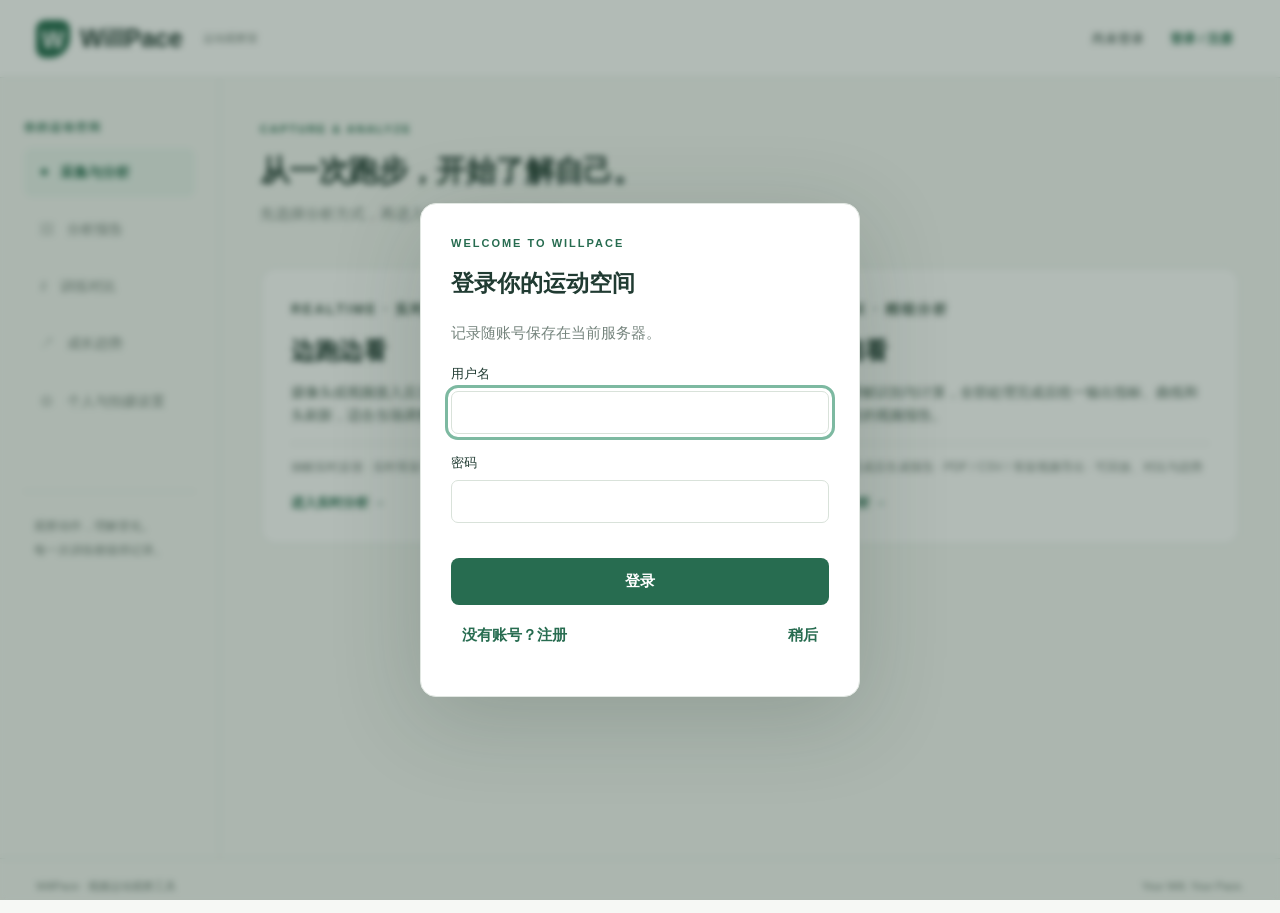
==== commit 5c0dd456: "Add skeleton replay for recordings and LLM-powered personalized advice - Realtime snapshots saved wi" ====
--- a/front/index.html
+++ b/front/index.html
@@ -6,18 +6,18 @@
 <script src="api-config.js" defer></script><script src="app.js" defer></script><script src="pose.js" defer></script>
 </head>
 <body>
-<header><a class="brand" href="#analyze"><span class="brand-mark">W</span>WillPace <small>运动观察室</small></a><div class="header-right"><span id="account-label">尚未登录</span><button id="account-btn" class="quiet">登录 / 注册</button></div></header>
+<header><div class="brand"><span class="brand-mark">W</span>WillPace <small>运动观察室</small></div><div class="header-right"><span id="account-label">尚未登录</span><button id="account-btn" class="quiet">登录 / 注册</button></div></header>
 <div class="layout"><aside><p class="eyebrow">你的运动空间</p><nav aria-label="主导航"><button data-page="analyze" class="active">◉ <span>采集与分析</span></button><button data-page="reports">▤ <span>分析报告</span></button><button data-page="compare">⇄ <span>训练对比</span></button><button data-page="growth">↗ <span>成长趋势</span></button><button data-page="settings">⚙ <span>个人与拍摄设置</span></button></nav><div class="aside-note">观察动作，理解变化。<br>每一次训练都值得记录。</div></aside>
 <main>
 <section id="page-analyze" class="page">
-<div class="page-heading"><div><p class="eyebrow">CAPTURE & ANALYZE</p><h1>从一次跑步，开始了解自己。</h1><p class="muted">先选择分析方式，再进入对应的数据采集界面。</p></div><span id="mode-pill" class="pill" hidden></span></div>
+<div class="page-heading"><div><p class="eyebrow" id="analyze-eyebrow">CAPTURE & ANALYZE</p><h1 id="analyze-title">从一次跑步，开始了解自己。</h1><p class="muted" id="analyze-subtitle">先选择分析方式，再进入对应的数据采集界面。</p></div></div>
 <div id="mode-chooser" class="mode-chooser"><button type="button" class="mode-card" data-mode="realtime"><p class="eyebrow">REALTIME · 实时分析</p><h2>边跑边看</h2><p>摄像头或视频接入后立即抽帧识别，画面同步叠加骨架，指标随镜头刷新，适合当场调整动作。</p><p class="mode-note">抽帧实时反馈 · 实时骨架与指标 · 同步录制画面 · 连续分段分析与语音播报</p><span class="mode-go">进入实时分析 →</span></button><button type="button" class="mode-card" data-mode="fine"><p class="eyebrow">PRECISE · 精细分析</p><h2>逐帧细看</h2><p>整段视频逐帧识别与计算，全部处理完成后统一输出指标、曲线和已渲染骨架的视频报告。</p><p class="mode-note">全帧处理 · 完成后生成报告 · PDF / CSV / 骨架视频导出 · 可回放、对比与趋势</p><span class="mode-go">进入精细分析 →</span></button></div>
 <div id="capture-workspace" hidden>
-<div class="row wrap mode-bar"><button id="mode-back" type="button" class="quiet">← 更换分析模式</button><span id="mode-summary" class="muted small"></span></div>
+<div class="row wrap mode-bar"><button id="mode-back" type="button" class="quiet">← 更换分析模式</button></div>
 <div class="grid two"><article class="card"><div class="section-heading"><h2>01 · 采集视频</h2><span class="muted">单人 · 固定机位</span></div>
 <label class="upload-zone" for="video-file"><span class="upload-icon">↑</span><strong>选择一段跑步视频</strong><span>MP4 / MOV / WebM / AVI · 最大 200 MB · 10 分钟以内</span><input id="video-file" type="file" accept="video/*,.mkv" class="file-input"></label>
 <div class="row wrap"><button id="camera-open" class="secondary">打开摄像头</button><button id="camera-close" class="quiet" hidden>关闭摄像头</button><span id="file-label" class="muted">尚未选择视频</span></div>
-<div class="camera-preview"><video id="preview" controls playsinline muted hidden></video><canvas id="pose-overlay" hidden aria-label="实时姿态骨架"></canvas></div><div id="pose-panel" class="notice" hidden aria-live="polite"><div class="row wrap"><strong id="pose-status">实时姿态分析准备中</strong><button id="pose-toggle" class="quiet">停止实时分析</button></div><div id="pose-metrics" class="pose-metrics"></div><p id="pose-hint" class="muted small"></p><p id="live-recording" class="muted small" hidden>正在同步录制画面，保存结果或转为精细分析时会使用这段视频（最长 10 分钟）。</p></div>
+<div class="camera-preview"><video id="preview" controls playsinline muted hidden></video><canvas id="pose-overlay" hidden aria-label="实时姿态骨架"></canvas></div><div id="pose-panel" class="notice" hidden aria-live="polite"><div class="row wrap"><strong id="pose-status">实时姿态分析准备中</strong><label class="voice-toggle"><input id="live-voice" type="checkbox"> 语音提示</label><button id="pose-toggle" class="quiet">停止实时分析</button></div><div id="pose-metrics" class="pose-metrics"></div><p id="pose-posture" class="posture-line" hidden></p><p id="pose-hint" class="muted small"></p><p id="live-recording" class="muted small" hidden>正在同步录制画面，保存结果或转为精细分析时会使用这段视频（最长 10 分钟）。</p></div>
 <div id="realtime-actions" class="row wrap" hidden><button id="promote-fine" class="secondary">转为精细分析</button><button id="save-live">直接保存当前分析</button><span id="live-save-status" class="muted small" role="status"></span></div>
 <div id="camera-controls" class="row wrap" hidden><button id="record-start" hidden>开始录制</button><button id="record-pause" class="secondary" hidden>暂停录制</button><button id="record-stop" class="danger" hidden>结束并分析</button><button id="live-start" class="secondary">连续分段分析</button><span id="record-status" role="status"></span></div>
 <div id="live-feedback" class="notice" hidden></div>
@@ -34,14 +34,14 @@
 </section>
 <section id="page-reports" class="page" hidden><div class="page-heading"><div><p class="eyebrow">YOUR RECORDS</p><h1>每次训练，都有迹可循。</h1><p class="muted">报告随账号保存，支持回放、导出和跨设备查看。</p></div><button id="refresh-reports" class="secondary">刷新报告</button></div><input id="report-search" class="search" placeholder="搜索报告名称" aria-label="搜索报告"><div id="reports" class="report-grid"></div><button id="legacy-export" class="quiet" hidden>导出旧版浏览器记录（JSON）</button></section>
 <section id="page-detail" class="page" hidden><button data-page="reports" class="quiet">← 返回报告</button><div class="page-heading"><div><p class="eyebrow">ANALYSIS REPORT</p><h1 id="detail-title">分析报告</h1><p id="detail-meta" class="muted"></p></div><div class="row wrap"><button id="rename-report" class="secondary">重命名</button><button id="delete-report" class="danger">删除</button></div></div><div class="row wrap exports"><a id="export-pdf" class="button secondary">下载 PDF</a><a id="export-csv" class="button secondary">下载 CSV</a><a id="export-video" class="button secondary">下载骨架视频</a></div>
-<div id="detail-quality" class="notice"></div><div id="detail-metrics" class="metric-grid"></div>
-<div class="grid two"><article class="card"><h2>动作回放</h2><p id="detail-video-note" class="notice" hidden>本报告由实时抽帧数据直接保存，没有骨架回放视频；指标、曲线与导出仍可使用。</p><video id="report-video" controls playsinline preload="metadata"></video><div id="playback-controls"><div class="row"><label>播放速度 <select id="playback-speed"><option value="0.25">0.25×</option><option value="0.5">0.5×</option><option value="1" selected>1×</option><option value="1.5">1.5×</option></select></label><span id="playback-time">0.0 秒</span></div><input id="timeline" type="range" min="0" max="1" step="0.05" value="0" aria-label="回放时间"></div><div id="current-joints" class="joint-readout"></div></article><article class="card"><div class="section-heading"><h2>指标与角度曲线</h2><select id="detail-metric" aria-label="曲线指标"></select></div><p id="chart-hint" class="muted small">点击曲线定位画面，或拖动左侧时间轴。空白段表示识别不足。</p><div id="detail-chart" class="chart"></div><div id="detail-events" class="events"></div></article></div><article class="card"><h2>观察与建议</h2><div id="detail-suggestions"></div><details><summary>采集参数与质量问题</summary><div id="detail-settings"></div></details></article></section>
+<div id="detail-quality" class="notice"></div><div id="detail-posture" class="notice" hidden></div><div id="detail-metrics" class="metric-grid"></div>
+<div class="grid two"><article class="card"><h2>动作回放</h2><p id="detail-video-note" class="notice" hidden>本报告由实时抽帧数据直接保存，没有骨架回放视频；指标、曲线与导出仍可使用。</p><video id="report-video" controls playsinline preload="metadata"></video><div id="playback-controls"><div class="row"><label>播放速度 <select id="playback-speed"><option value="0.25">0.25×</option><option value="0.5">0.5×</option><option value="1" selected>1×</option><option value="1.5">1.5×</option></select></label><span id="playback-time">0.0 秒</span></div><input id="timeline" type="range" min="0" max="1" step="0.05" value="0" aria-label="回放时间"></div><div id="current-joints" class="joint-readout"></div></article><article class="card"><div class="section-heading"><h2>指标与角度曲线</h2><select id="detail-metric" aria-label="曲线指标"></select></div><p id="chart-hint" class="muted small">点击曲线定位画面，或拖动左侧时间轴。空白段表示识别不足。</p><div id="detail-chart" class="chart"></div><div id="detail-events" class="events"></div></article></div><article class="card"><div class="section-heading"><h2>观察与建议</h2><button id="advice-generate" class="secondary">生成个性化建议</button></div><div id="detail-advice" class="notice" hidden></div><div id="detail-suggestions"></div><details><summary>采集参数与质量问题</summary><div id="detail-settings"></div></details></article></section>
 <section id="page-compare" class="page" hidden><div class="page-heading"><div><p class="eyebrow">SIDE BY SIDE</p><h1>看见两次训练之间的变化。</h1><p class="muted">选择两份报告，比较指标、角度曲线和对应画面。</p></div></div><article class="card"><div class="form-grid"><label>训练 A<select id="compare-a"></select></label><label>训练 B<select id="compare-b"></select></label></div><button id="compare-btn">开始对比</button></article><div id="comparison" hidden><div id="compare-warning" class="notice"></div><div class="grid two"><article class="card"><h2 id="compare-title-a"></h2><video id="compare-video-a" controls playsinline preload="metadata"></video></article><article class="card"><h2 id="compare-title-b"></h2><video id="compare-video-b" controls playsinline preload="metadata"></video></article></div><article class="card"><div class="row wrap"><button id="compare-play" class="secondary">同步播放 / 暂停</button><label><input id="compare-sync" type="checkbox" checked> 按视频相对进度同步</label><select id="compare-metric" aria-label="对比曲线指标"></select></div><input id="compare-timeline" type="range" min="0" max="100" step="0.1" value="0" aria-label="两次训练共同进度"><div id="compare-chart" class="chart"></div><p class="muted small">横轴为各自视频的 0–100% 进度；不等同于步态周期对齐。绿线 A，蓝线 B。</p><div class="table-scroll"><table id="compare-table"></table></div></article></div></section>
 <section id="page-growth" class="page" hidden><div class="page-heading"><div><p class="eyebrow">YOUR PROGRESS</p><h1>把变化放在时间里看。</h1><p class="muted">趋势使用可评估报告，缺失指标保持空白。</p></div></div><article class="card"><div class="section-heading"><h2>历史趋势</h2><select id="growth-metric" aria-label="趋势指标"></select></div><div id="growth-chart" class="chart"></div><div id="growth-summary" class="notice"></div></article></section>
-<section id="page-settings" class="page" hidden><div class="page-heading"><div><p class="eyebrow">YOUR PROFILE</p><h1>让分析适合你的采集方式。</h1></div></div><form id="profile-form" class="card narrow"><div class="form-grid"><label>昵称<input id="profile-nickname" maxlength="40"></label><label>身高（cm）<input id="profile-height" type="number" min="80" max="240" required></label><label>年龄（可选）<input id="profile-age" type="number" min="1" max="120"></label><label>性别（可选）<select id="profile-gender"><option value="">不填写</option><option>男</option><option>女</option><option>其他</option></select></label><label>默认拍摄视角<select id="profile-view"><option value="auto">自动识别</option><option value="side">侧面</option><option value="front">正面</option></select></label><label>默认跑步朝向<select id="profile-direction"><option value="auto">自动识别</option><option value="right">画面右侧</option><option value="left">画面左侧</option></select></label></div><p class="muted">选择自动时，分析会从画面判断视角和朝向；也可手动锁定。每段视频的身高像素标定独立设置，避免移动镜头后误用旧值。</p><button type="submit">保存资料</button><hr><label class="row"><input id="voice-enabled" type="checkbox" checked> 分段分析语音提示</label><label class="row"><input id="fun-mode" type="checkbox"> 趣味显示模式</label><p class="muted small">显示与语音偏好保存在当前设备；个人资料随账号保存。</p></form></section>
+<section id="page-settings" class="page" hidden><div class="page-heading"><div><p class="eyebrow">YOUR PROFILE</p><h1>让分析适合你的采集方式。</h1></div></div><form id="profile-form" class="card narrow"><div class="form-grid"><label>昵称<input id="profile-nickname" maxlength="40"></label><label>身高（cm）<input id="profile-height" type="number" min="80" max="240" required></label><label>年龄（可选）<input id="profile-age" type="number" min="1" max="120"></label><label>性别（可选）<select id="profile-gender"><option value="">不填写</option><option>男</option><option>女</option><option>其他</option></select></label><label>训练目标<select id="profile-goal"><option>改善跑姿</option><option>提升配速</option><option>减脂</option><option>伤后回归</option><option>保持健康</option></select></label><label>反馈风格<select id="profile-style"><option>鼓励</option><option>严格</option><option>简洁</option></select></label><label>训练强度<select id="profile-intensity"><option>轻松</option><option>中等</option><option>高强度</option></select></label><label>每周训练次数<input id="profile-frequency" type="number" min="1" max="14" value="3"></label><label>伤病或限制（可选）<input id="profile-notes" maxlength="160" placeholder="如膝部不适，避免跳跃"></label><label>默认拍摄视角<select id="profile-view"><option value="auto">自动识别</option><option value="side">侧面</option><option value="front">正面</option></select></label><label>默认跑步朝向<select id="profile-direction"><option value="auto">自动识别</option><option value="right">画面右侧</option><option value="left">画面左侧</option></select></label></div><p class="muted">选择自动时，分析会从画面判断视角和朝向；也可手动锁定。每段视频的身高像素标定独立设置，避免移动镜头后误用旧值。</p><button type="submit">保存资料</button><hr><label class="row"><input id="voice-enabled" type="checkbox" checked> 分段分析语音提示</label><label class="row"><input id="fun-mode" type="checkbox"> 趣味显示模式</label><p class="muted small">显示与语音偏好保存在当前设备；个人资料随账号保存。</p></form></section>
 </main></div>
 <dialog id="auth-dialog"><form id="auth-form"><p class="eyebrow">WELCOME TO WILLPACE</p><h2 id="auth-title">登录你的运动空间</h2><p class="muted">记录随账号保存在当前服务器。</p><label>用户名<input id="auth-username" minlength="3" maxlength="32" autocomplete="username" required></label><label>密码<input id="auth-password" type="password" minlength="8" maxlength="128" autocomplete="current-password" required></label><p id="auth-error" class="error" role="alert"></p><button id="auth-submit" class="full">登录</button><div class="row spread"><button type="button" id="auth-toggle" class="quiet">没有账号？注册</button><button type="button" id="auth-close" class="quiet">稍后</button></div></form></dialog>
 <dialog id="edit-dialog"><form id="edit-form"><h2 id="edit-title"></h2><p id="edit-message"></p><input id="edit-value" maxlength="100" aria-label="报告名称"><div class="row"><button id="edit-confirm">确认</button><button type="button" id="edit-cancel" class="secondary">取消</button></div></form></dialog>
 <div id="toast" role="status" hidden></div>
-<footer>WillPace · 视频运动观察工具 <span>数据不足时不做评估</span></footer>
+<footer>WillPace · 视频运动观察工具 <span>Your Will. Your Pace.</span></footer>
 </body></html>
--- a/front/app.css
+++ b/front/app.css
@@ -1,6 +1,6 @@
 :root{--ink:#203b32;--muted:#75847d;--green:#276c50;--pale:#eaf4ee;--line:#e1e7e2;--bg:#f6f8f5;--red:#a8423c;--blue:#4278ba}*{box-sizing:border-box}body{margin:0;background:var(--bg);color:var(--ink);font:15px/1.65 "Segoe UI","Microsoft YaHei",sans-serif}button,input,select{font:inherit}button,.button{cursor:pointer;display:inline-flex;align-items:center;justify-content:center;gap:8px;padding:10px 18px;border:1px solid transparent;border-radius:8px;background:var(--green);color:white;text-decoration:none;font-weight:600;transition:background .15s}button:hover,.button:hover{filter:brightness(.96)}button:disabled{opacity:.5;cursor:wait}button:focus-visible,a:focus-visible,input:focus-visible,select:focus-visible,canvas:focus-visible{outline:3px solid #7db9a1;outline-offset:3px}.secondary{background:white;border-color:var(--line);color:var(--ink)}.quiet{background:transparent;color:var(--green);padding:7px 10px}.danger{background:#fff0ed;color:var(--red);border-color:#f1d0ca}.full{width:100%;margin-top:20px}.primary{padding:14px}.muted{color:var(--muted)}.small{font-size:12px}h1,h2,p{margin-top:0}h1{font-size:30px;line-height:1.4;letter-spacing:-.6px;margin-bottom:10px}h2{font-size:18px;margin-bottom:18px}.eyebrow{font-size:11px;letter-spacing:2px;font-weight:700;color:var(--green);margin-bottom:12px}header{height:78px;position:sticky;top:0;z-index:10;display:flex;justify-content:space-between;align-items:center;padding:0 36px;background:#ffffffee;border-bottom:1px solid var(--line);backdrop-filter:blur(10px)}.brand{display:flex;align-items:center;gap:10px;text-decoration:none;color:var(--ink);font-weight:750;font-size:25px}.brand small{font-size:11px;font-weight:400;margin-left:10px;color:var(--muted)}.brand-mark{width:34px;height:38px;display:grid;place-items:center;background:var(--green);color:white;border-radius:9px 9px 20px 9px;font-size:24px}.header-right{display:flex;align-items:center;gap:15px;font-size:13px}.layout{display:grid;grid-template-columns:220px minmax(0,1fr);max-width:1600px;margin:auto}aside{padding:40px 24px;border-right:1px solid var(--line);min-height:calc(100vh - 120px)}nav{display:grid;gap:8px}nav button{justify-content:flex-start;gap:13px;background:transparent;color:var(--muted);font-weight:500;font-size:14px;padding:12px 15px}nav button.active{background:var(--pale);color:var(--green);font-weight:700}.aside-note{border-top:1px solid var(--line);margin-top:65px;padding:22px 10px;color:var(--muted);font-size:12px;line-height:2}main{padding:42px 40px;min-width:0}.page-heading{display:flex;align-items:center;justify-content:space-between;gap:16px;margin-bottom:25px}.pill{white-space:nowrap;background:var(--pale);border:1px solid #cfe1d5;border-radius:30px;padding:7px 15px;font-size:12px;color:var(--green)}.grid{display:grid;gap:22px}.two{grid-template-columns:1fr 1fr}.card{background:white;border:1px solid var(--line);border-radius:14px;padding:26px;margin-bottom:22px;min-width:0}.section-heading{display:flex;align-items:center;justify-content:space-between;gap:12px}.section-heading h2{margin-bottom:14px}.section-heading>span{font-size:12px}.upload-zone{position:relative;display:flex;flex-direction:column;align-items:center;justify-content:center;gap:8px;border:1.5px dashed #bbd1c3;border-radius:10px;background:#f8fbf8;padding:34px 15px;cursor:pointer;text-align:center;margin-bottom:18px}.upload-zone>span:last-of-type{font-size:12px;color:var(--muted)}.upload-icon{font-size:25px;background:var(--pale);border-radius:50%;width:48px;height:48px;display:grid;place-items:center}.file-input{position:absolute;inset:0;opacity:0;cursor:pointer;width:100%}.row{display:flex;align-items:center;gap:12px;margin:10px 0}.wrap{flex-wrap:wrap}.spread{justify-content:space-between}.row label{margin:0}.form-grid{display:grid;grid-template-columns:1fr 1fr;gap:15px;margin-bottom:22px}label{display:block;font-size:13px;margin-bottom:15px}input:not([type=checkbox]):not([type=range]):not([type=file]),select{display:block;border:1px solid #d9e2da;border-radius:7px;padding:10px 12px;background:#fff;color:var(--ink);width:100%;margin-top:6px;min-width:0}select{width:auto}input[type=checkbox]{accent-color:var(--green);width:17px;height:17px}input[type=range]{width:100%;accent-color:var(--green)}.notice{border-radius:9px;background:#f0f6f2;border:1px solid #dde9e1;color:#496256;padding:14px 16px;font-size:13px;margin:14px 0}.notice.warning{background:#fff8e9;border-color:#ecdcae;color:#8b652c}.notice ul{padding-left:20px;margin:5px 0}video{width:100%;max-height:430px;background:#17281f;border-radius:10px;margin:14px 0;object-fit:contain}#preview{max-height:300px}canvas{max-width:100%;border-radius:8px;cursor:crosshair}.empty{text-align:center;padding:40px;color:var(--muted);font-size:14px}.job{display:grid;grid-template-columns:minmax(0,1fr) auto;gap:16px;padding:18px 0;border-bottom:1px solid var(--line)}.job:last-child{border-bottom:none}.job strong{display:block;overflow-wrap:anywhere}.job p{font-size:12px;margin:4px 0;color:var(--muted)}progress{width:100%;height:8px;accent-color:var(--green)}.search{max-width:420px;margin-bottom:24px!important}.report-grid{display:grid;grid-template-columns:repeat(auto-fill,minmax(260px,1fr));gap:20px}.report-card{border:1px solid var(--line);background:white;border-radius:12px;padding:24px;text-align:left;width:100%;color:var(--ink);display:block;font-weight:400}.report-card h2{overflow-wrap:anywhere}.report-card p{font-size:13px}.report-mini{display:flex;gap:25px;border-top:1px solid var(--line);padding-top:16px}.report-mini strong{display:block;font-size:22px}.report-mini span{font-size:11px;color:var(--muted)}.metric-grid{display:grid;grid-template-columns:repeat(4,1fr);gap:15px;margin:22px 0}.metric{padding:20px;border:1px solid var(--line);border-radius:10px;background:white}.metric span{display:block;font-size:12px;color:var(--muted)}.metric strong{font-size:25px;display:block;margin-top:7px}.metric small{font-size:12px;font-weight:400;margin-left:5px}.chart{width:100%;min-height:200px}.chart svg{width:100%;height:auto;display:block;overflow:visible}.chart svg.interactive{cursor:crosshair}.events{max-height:220px;overflow:auto;display:flex;flex-wrap:wrap;gap:8px;margin-top:12px}.events button{font-size:12px;padding:7px 10px;background:#fff7e8;color:#956a26;font-weight:400}.joint-readout{display:grid;grid-template-columns:1fr 1fr;font-size:12px;gap:8px;color:var(--muted)}details{border-top:1px solid var(--line);padding-top:16px;margin-top:20px}summary{cursor:pointer}details p{margin:12px 0}.table-scroll{overflow:auto}table{width:100%;border-collapse:collapse;font-size:13px}th,td{text-align:left;border-bottom:1px solid var(--line);padding:12px}th{color:var(--muted);font-weight:500;white-space:nowrap}.narrow{max-width:700px}hr{border:0;border-top:1px solid var(--line);margin:28px 0}dialog{border:1px solid var(--line);border-radius:16px;padding:30px;max-width:440px;width:calc(100% - 32px);color:var(--ink);box-shadow:0 20px 90px #18342430}dialog::backdrop{background:#18342455;backdrop-filter:blur(3px)}dialog h2{font-size:23px}dialog label{margin-top:18px}.error{color:var(--red);font-size:13px}#toast{position:fixed;bottom:30px;left:50%;transform:translateX(-50%);padding:13px 22px;background:#203b32;color:white;border-radius:10px;z-index:100;max-width:90vw;box-shadow:0 5px 25px #203b3230}footer{padding:18px 36px;border-top:1px solid var(--line);font-size:11px;color:var(--muted);display:flex;justify-content:space-between}[hidden]{display:none!important}body.fun .brand-mark{border-radius:50%;background:#a47138}body.fun .pill{background:#fff4db}#comparison .card h2{overflow-wrap:anywhere}#record-status{font-size:12px}.exports{margin-bottom:20px}
 @media(min-width:1400px){main{padding:48px 55px}}@media(max-width:1100px){.two{grid-template-columns:1fr}.layout{grid-template-columns:190px 1fr}main{padding:30px 24px}.metric-grid{grid-template-columns:repeat(2,1fr)}h1{font-size:26px}}@media(max-width:700px){header{padding:0 18px;height:65px}.brand{font-size:22px}.brand small,#account-label{display:none}.layout{display:block}aside{min-height:0;border:0;padding:12px 12px 0;position:sticky;top:65px;background:var(--bg);z-index:9}aside .eyebrow,.aside-note{display:none}nav{display:flex;overflow:auto;gap:5px}nav button{white-space:nowrap;padding:9px 11px;font-size:12px}main{padding:24px 16px}.page-heading{align-items:flex-start}.page-heading .pill{display:none}h1{font-size:24px}.card{padding:20px}.form-grid{gap:12px}.section-heading{flex-wrap:wrap}.metric{padding:15px}.metric strong{font-size:22px}.report-grid{grid-template-columns:1fr}footer{padding:18px}footer span{display:none}.exports{gap:6px}.exports .button{font-size:12px;padding:8px 12px}}
-.camera-preview{position:relative}.camera-preview video{display:block;width:100%;height:auto}.camera-preview #pose-overlay{position:absolute;inset:0;width:100%;height:100%;pointer-events:none}.pose-metrics{display:grid;grid-template-columns:repeat(2,minmax(0,1fr));gap:10px;margin-top:12px}.pose-metrics div{background:#fff;border-radius:8px;padding:10px}.pose-metrics span{display:block;font-size:12px;color:var(--muted)}.pose-metrics strong{display:block;font-size:20px}.pose-metrics small{font-size:12px;font-weight:400}
+.camera-preview{position:relative}.camera-preview video{display:block;width:100%;height:auto}.camera-preview #pose-overlay{position:absolute;inset:0;width:100%;height:100%;pointer-events:none}.pose-metrics{display:grid;grid-template-columns:repeat(2,minmax(0,1fr));gap:10px;margin-top:12px}.pose-metrics div{background:#fff;border-radius:8px;padding:10px}.pose-metrics span{display:block;font-size:12px;color:var(--muted)}.pose-metrics strong{display:block;font-size:20px}.pose-metrics small{font-size:12px;font-weight:400}.pose-metrics div.warn{background:#fff8e9}.pose-metrics div.warn strong{color:#8b652c}.posture-line{margin:8px 0 0;font-size:13px;font-weight:600;color:#8b652c}.posture-line.ok{font-weight:400;color:var(--muted)}.voice-toggle{display:flex;align-items:center;gap:6px;margin:0;font-size:12px;color:var(--muted)}
 .camera-preview{margin:14px 0;overflow:hidden;border-radius:10px}.camera-preview #preview{max-height:none;margin:0}
 .mode-chooser{display:grid;grid-template-columns:1fr 1fr;gap:22px;margin-bottom:8px}
 .mode-card{display:block;width:100%;text-align:left;background:#fff;border:1px solid var(--line);border-radius:16px;padding:30px;color:var(--ink);font-weight:400;transition:border-color .15s,box-shadow .15s,transform .15s}
